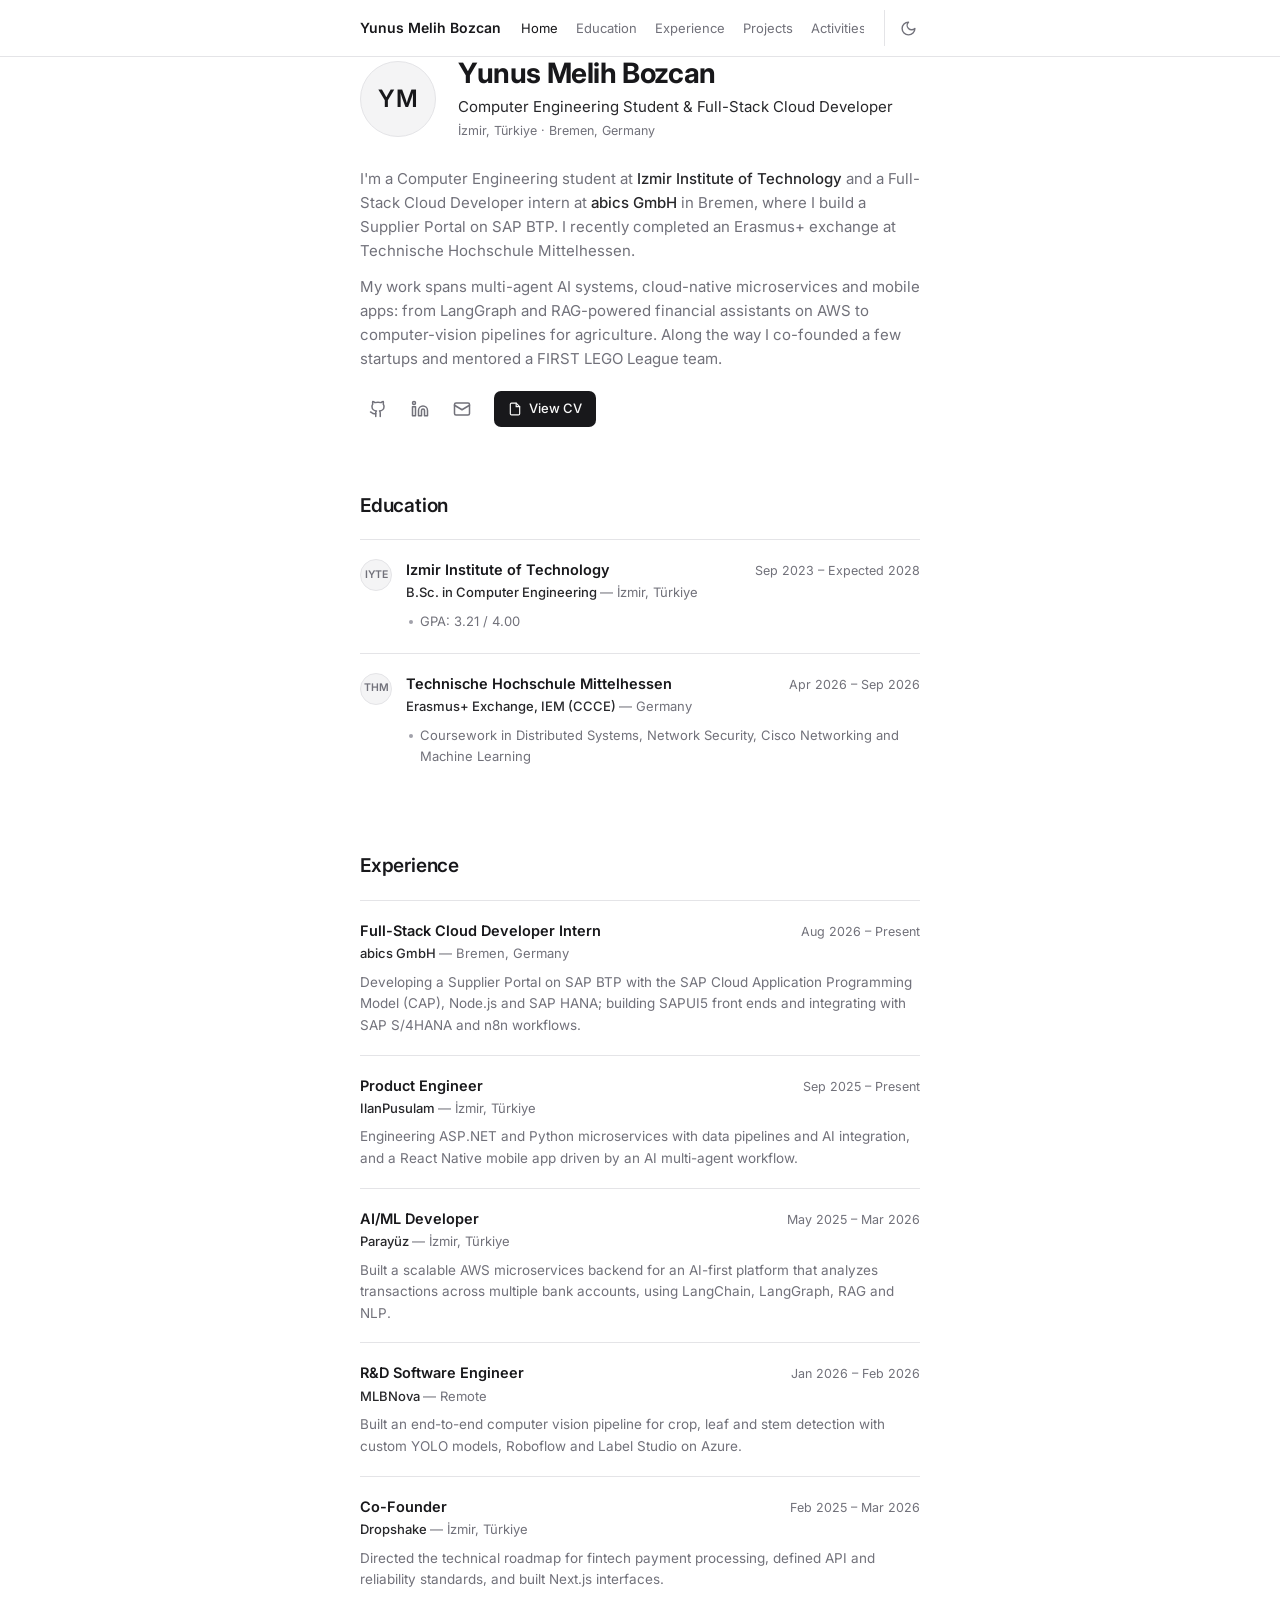
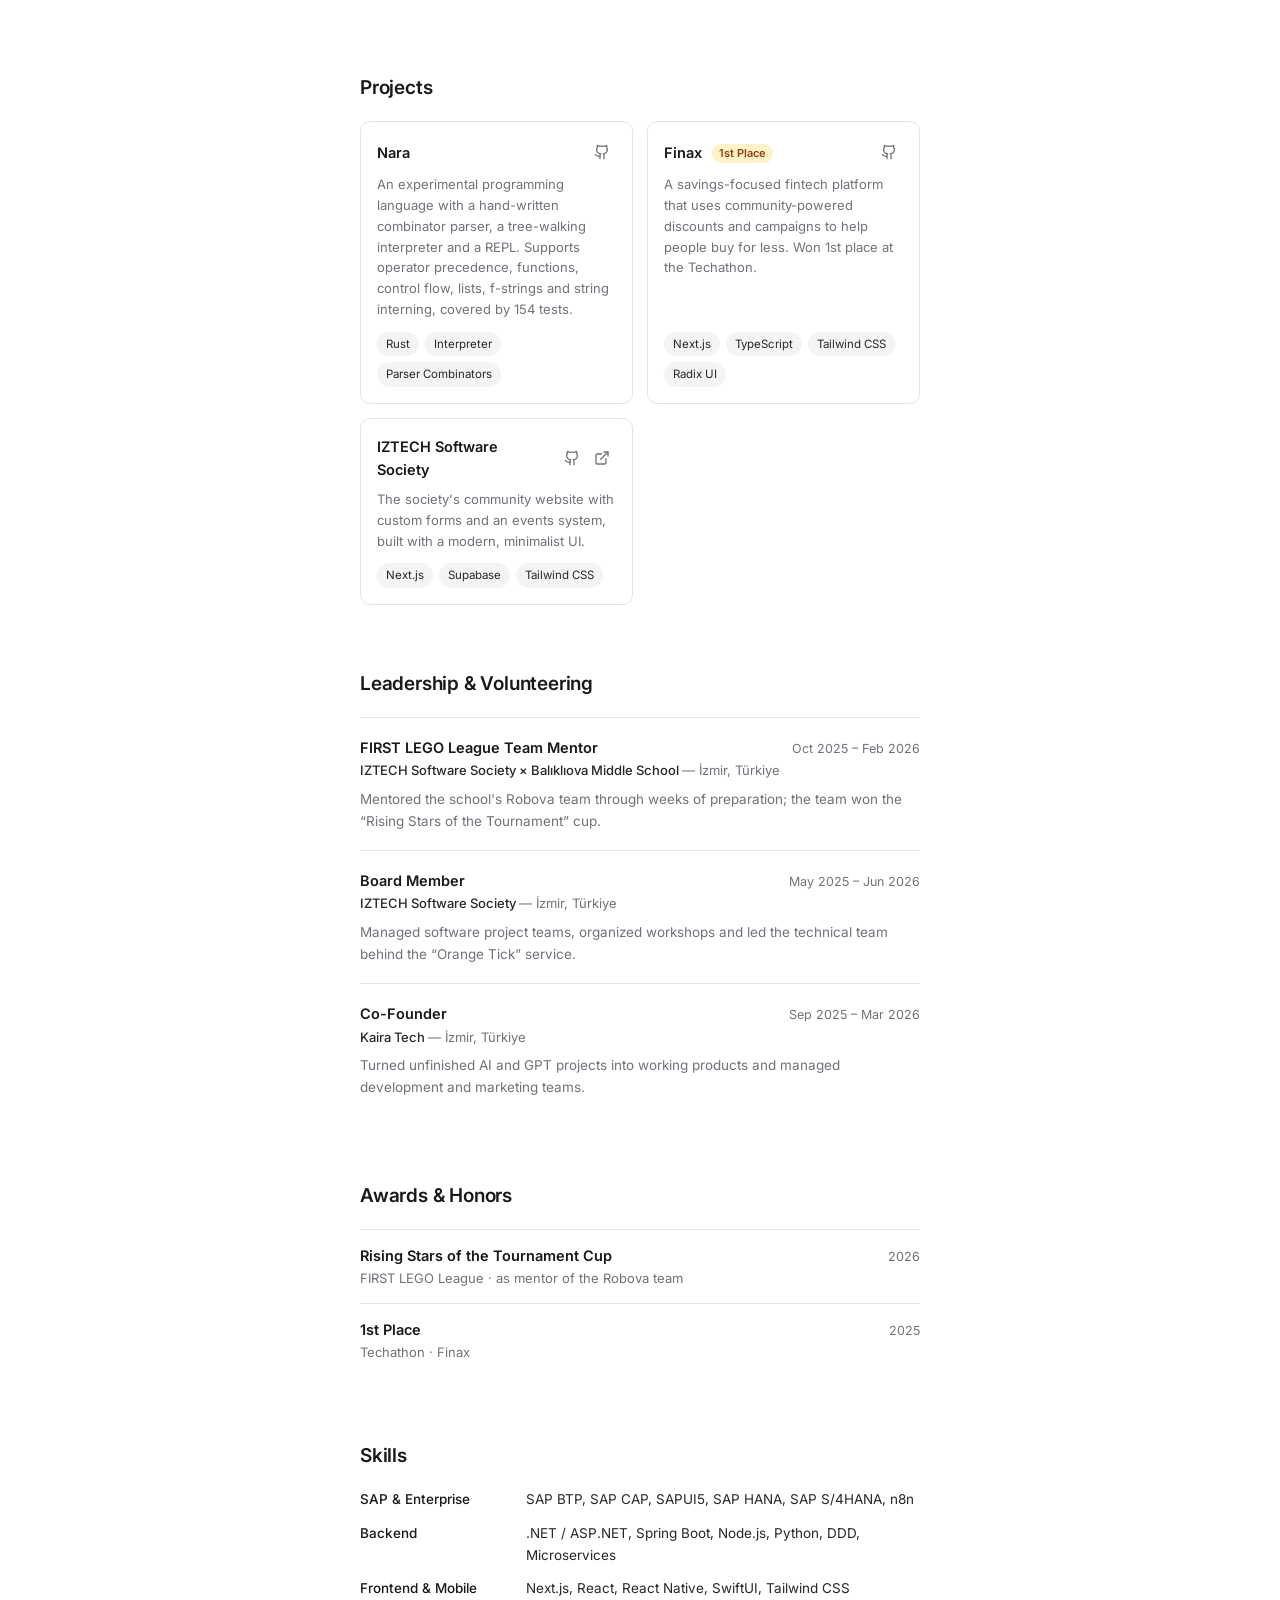
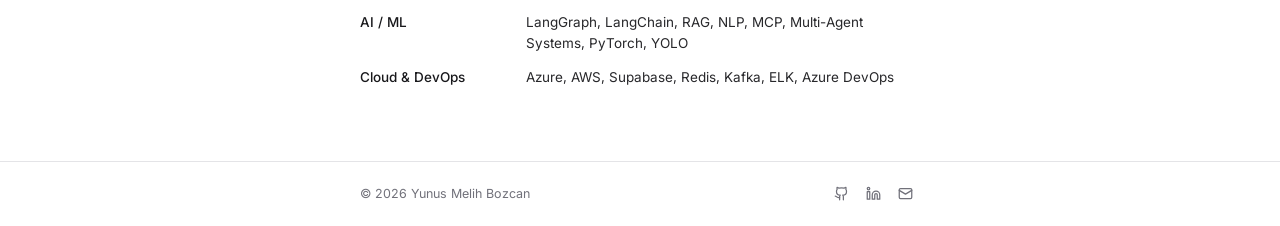
==== index.html @ aefb233c "feat: add personal website with CV page" ====
<!doctype html>
<html lang="en">
<head>
  <meta charset="utf-8">
  <meta name="viewport" content="width=device-width, initial-scale=1">
  <title>Yunus Melih Bozcan | Personal Website</title>
  <meta name="description" content="Yunus Melih Bozcan – Computer Engineering student and Full-Stack Cloud Developer building AI-first, cloud-native software.">
  <meta property="og:title" content="Yunus Melih Bozcan">
  <meta property="og:description" content="Computer Engineering student and Full-Stack Cloud Developer.">
  <meta property="og:type" content="website">
  <link rel="icon" href="favicon.svg" type="image/svg+xml">
  <link rel="preconnect" href="https://fonts.googleapis.com">
  <link rel="preconnect" href="https://fonts.gstatic.com" crossorigin>
  <link rel="stylesheet" href="https://fonts.googleapis.com/css2?family=Inter:wght@400;500;600;700&display=swap">
  <link rel="stylesheet" href="static/style.css">
  <script src="static/theme.js"></script>
</head>
<body>
  <header class="site-header">
    <div class="container">
      <a class="brand" href="./">Yunus Melih Bozcan</a>
      <nav class="nav" aria-label="Main">
        <a href="./" aria-current="page">Home</a>
        <a href="#education">Education</a>
        <a href="#experience">Experience</a>
        <a href="#projects">Projects</a>
        <a href="#activities">Activities</a>
        <a href="#awards">Awards</a>
        <a href="cv/">CV</a>
      </nav>
      <button class="theme-toggle" type="button" aria-label="Toggle dark mode">
        <svg class="moon" width="17" height="17" viewBox="0 0 24 24" fill="none" stroke="currentColor" stroke-width="2" stroke-linecap="round" stroke-linejoin="round" aria-hidden="true"><path d="M12 3a6 6 0 0 0 9 9 9 9 0 1 1-9-9Z"/></svg>
        <svg class="sun" width="17" height="17" viewBox="0 0 24 24" fill="none" stroke="currentColor" stroke-width="2" stroke-linecap="round" stroke-linejoin="round" aria-hidden="true"><circle cx="12" cy="12" r="4"/><path d="M12 2v2M12 20v2M4.93 4.93l1.41 1.41M17.66 17.66l1.41 1.41M2 12h2M20 12h2M6.34 17.66l-1.41 1.41M19.07 4.93l-1.41 1.41"/></svg>
      </button>
    </div>
  </header>

  <main class="container">
    <div class="hero">
      <div class="avatar" aria-hidden="true">YM</div>
      <div>
        <h1>Yunus Melih Bozcan</h1>
        <p class="tagline">Computer Engineering Student &amp; Full-Stack Cloud Developer</p>
        <p class="location">İzmir, Türkiye · Bremen, Germany</p>
      </div>
    </div>

    <div class="about">
      <p>I'm a Computer Engineering student at <strong>Izmir Institute of Technology</strong> and a Full-Stack Cloud Developer intern at <strong>abics GmbH</strong> in Bremen, where I build a Supplier Portal on SAP BTP. I recently completed an Erasmus+ exchange at Technische Hochschule Mittelhessen.</p>
      <p>My work spans multi-agent AI systems, cloud-native microservices and mobile apps: from LangGraph and RAG-powered financial assistants on AWS to computer-vision pipelines for agriculture. Along the way I co-founded a few startups and mentored a FIRST LEGO League team.</p>
    </div>

    <div class="links">
      <a class="icon-link" href="https://github.com/neonid0" aria-label="GitHub">
        <svg width="18" height="18" viewBox="0 0 24 24" fill="none" stroke="currentColor" stroke-width="2" stroke-linecap="round" stroke-linejoin="round" aria-hidden="true"><path d="M15 22v-4a4.8 4.8 0 0 0-1-3.5c3 0 6-2 6-5.5.08-1.25-.27-2.48-1-3.5.28-1.15.28-2.35 0-3.5 0 0-1 0-3 1.5-2.64-.5-5.36-.5-8 0C6 2 5 2 5 2c-.3 1.15-.3 2.35 0 3.5A5.4 5.4 0 0 0 4 9c0 3.5 3 5.5 6 5.5-.39.49-.68 1.05-.85 1.65-.17.6-.22 1.23-.15 1.85v4"/><path d="M9 18c-4.51 2-5-2-7-2"/></svg>
      </a>
      <a class="icon-link" href="https://www.linkedin.com/in/yunus-melih-bozcan/" aria-label="LinkedIn">
        <svg width="18" height="18" viewBox="0 0 24 24" fill="none" stroke="currentColor" stroke-width="2" stroke-linecap="round" stroke-linejoin="round" aria-hidden="true"><path d="M16 8a6 6 0 0 1 6 6v7h-4v-7a2 2 0 0 0-4 0v7h-4v-7a6 6 0 0 1 6-6z"/><rect x="2" y="9" width="4" height="12"/><circle cx="4" cy="4" r="2"/></svg>
      </a>
      <a class="icon-link" href="mailto:melihbozcan0@gmail.com" aria-label="Email">
        <svg width="18" height="18" viewBox="0 0 24 24" fill="none" stroke="currentColor" stroke-width="2" stroke-linecap="round" stroke-linejoin="round" aria-hidden="true"><rect x="2" y="4" width="20" height="16" rx="2"/><path d="m22 7-10 6L2 7"/></svg>
      </a>
      <a class="btn" href="cv/">
        <svg width="14" height="14" viewBox="0 0 24 24" fill="none" stroke="currentColor" stroke-width="2" stroke-linecap="round" stroke-linejoin="round" aria-hidden="true"><path d="M14 2H6a2 2 0 0 0-2 2v16a2 2 0 0 0 2 2h12a2 2 0 0 0 2-2V8z"/><path d="M14 2v6h6"/></svg>
        View CV
      </a>
    </div>

    <section class="block" id="education">
      <div class="block-head"><h2>Education</h2></div>

      <div class="entry">
        <div class="logo" aria-hidden="true">IYTE</div>
        <div class="entry-body">
          <div class="entry-top"><h3 class="entry-title">Izmir Institute of Technology</h3><span class="entry-date">Sep 2023 – Expected 2028</span></div>
          <p class="entry-sub">B.Sc. in Computer Engineering <span class="place">— İzmir, Türkiye</span></p>
          <ul>
            <li>GPA: 3.21 / 4.00</li>
          </ul>
        </div>
      </div>

      <div class="entry">
        <div class="logo" aria-hidden="true">THM</div>
        <div class="entry-body">
          <div class="entry-top"><h3 class="entry-title">Technische Hochschule Mittelhessen</h3><span class="entry-date">Apr 2026 – Sep 2026</span></div>
          <p class="entry-sub">Erasmus+ Exchange, IEM (CCCE) <span class="place">— Germany</span></p>
          <ul>
            <li>Coursework in Distributed Systems, Network Security, Cisco Networking and Machine Learning</li>
          </ul>
        </div>
      </div>
    </section>

    <section class="block" id="experience">
      <div class="block-head"><h2>Experience</h2></div>

      <div class="entry"><div class="entry-body">
        <div class="entry-top"><h3 class="entry-title">Full-Stack Cloud Developer Intern</h3><span class="entry-date">Aug 2026 – Present</span></div>
        <p class="entry-sub">abics GmbH <span class="place">— Bremen, Germany</span></p>
        <p class="entry-text">Developing a Supplier Portal on SAP BTP with the SAP Cloud Application Programming Model (CAP), Node.js and SAP HANA; building SAPUI5 front ends and integrating with SAP S/4HANA and n8n workflows.</p>
      </div></div>

      <div class="entry"><div class="entry-body">
        <div class="entry-top"><h3 class="entry-title">Product Engineer</h3><span class="entry-date">Sep 2025 – Present</span></div>
        <p class="entry-sub">IlanPusulam <span class="place">— İzmir, Türkiye</span></p>
        <p class="entry-text">Engineering ASP.NET and Python microservices with data pipelines and AI integration, and a React Native mobile app driven by an AI multi-agent workflow.</p>
      </div></div>

      <div class="entry"><div class="entry-body">
        <div class="entry-top"><h3 class="entry-title">AI/ML Developer</h3><span class="entry-date">May 2025 – Mar 2026</span></div>
        <p class="entry-sub">Parayüz <span class="place">— İzmir, Türkiye</span></p>
        <p class="entry-text">Built a scalable AWS microservices backend for an AI-first platform that analyzes transactions across multiple bank accounts, using LangChain, LangGraph, RAG and NLP.</p>
      </div></div>

      <div class="entry"><div class="entry-body">
        <div class="entry-top"><h3 class="entry-title">R&amp;D Software Engineer</h3><span class="entry-date">Jan 2026 – Feb 2026</span></div>
        <p class="entry-sub">MLBNova <span class="place">— Remote</span></p>
        <p class="entry-text">Built an end-to-end computer vision pipeline for crop, leaf and stem detection with custom YOLO models, Roboflow and Label Studio on Azure.</p>
      </div></div>

      <div class="entry"><div class="entry-body">
        <div class="entry-top"><h3 class="entry-title">Co-Founder</h3><span class="entry-date">Feb 2025 – Mar 2026</span></div>
        <p class="entry-sub">Dropshake <span class="place">— İzmir, Türkiye</span></p>
        <p class="entry-text">Directed the technical roadmap for fintech payment processing, defined API and reliability standards, and built Next.js interfaces.</p>
      </div></div>
    </section>

    <section class="block" id="projects">
      <div class="block-head"><h2>Projects</h2></div>
      <div class="cards">
        <article class="card">
          <div class="card-top">
            <h3>Nara</h3>
            <div class="card-icons">
              <a href="https://github.com/neonid0/nara" aria-label="Nara on GitHub">
                <svg width="16" height="16" viewBox="0 0 24 24" fill="none" stroke="currentColor" stroke-width="2" stroke-linecap="round" stroke-linejoin="round" aria-hidden="true"><path d="M15 22v-4a4.8 4.8 0 0 0-1-3.5c3 0 6-2 6-5.5.08-1.25-.27-2.48-1-3.5.28-1.15.28-2.35 0-3.5 0 0-1 0-3 1.5-2.64-.5-5.36-.5-8 0C6 2 5 2 5 2c-.3 1.15-.3 2.35 0 3.5A5.4 5.4 0 0 0 4 9c0 3.5 3 5.5 6 5.5-.39.49-.68 1.05-.85 1.65-.17.6-.22 1.23-.15 1.85v4"/><path d="M9 18c-4.51 2-5-2-7-2"/></svg>
              </a>
            </div>
          </div>
          <p>An experimental programming language with a hand-written combinator parser, a tree-walking interpreter and a REPL. Supports operator precedence, functions, control flow, lists, f-strings and string interning, covered by 154 tests.</p>
          <div class="tags"><span class="tag">Rust</span><span class="tag">Interpreter</span><span class="tag">Parser Combinators</span></div>
        </article>

        <article class="card">
          <div class="card-top">
            <h3>Finax <span class="badge">1st Place</span></h3>
            <div class="card-icons">
              <a href="https://github.com/Finax0/finax" aria-label="Finax on GitHub">
                <svg width="16" height="16" viewBox="0 0 24 24" fill="none" stroke="currentColor" stroke-width="2" stroke-linecap="round" stroke-linejoin="round" aria-hidden="true"><path d="M15 22v-4a4.8 4.8 0 0 0-1-3.5c3 0 6-2 6-5.5.08-1.25-.27-2.48-1-3.5.28-1.15.28-2.35 0-3.5 0 0-1 0-3 1.5-2.64-.5-5.36-.5-8 0C6 2 5 2 5 2c-.3 1.15-.3 2.35 0 3.5A5.4 5.4 0 0 0 4 9c0 3.5 3 5.5 6 5.5-.39.49-.68 1.05-.85 1.65-.17.6-.22 1.23-.15 1.85v4"/><path d="M9 18c-4.51 2-5-2-7-2"/></svg>
              </a>
            </div>
          </div>
          <p>A savings-focused fintech platform that uses community-powered discounts and campaigns to help people buy for less. Won 1st place at the Techathon.</p>
          <div class="tags"><span class="tag">Next.js</span><span class="tag">TypeScript</span><span class="tag">Tailwind CSS</span><span class="tag">Radix UI</span></div>
        </article>

        <article class="card">
          <div class="card-top">
            <h3>IZTECH Software Society</h3>
            <div class="card-icons">
              <a href="https://github.com/IYTE-Yazilim-Toplulugu/yazilim-web-site" aria-label="Website source on GitHub">
                <svg width="16" height="16" viewBox="0 0 24 24" fill="none" stroke="currentColor" stroke-width="2" stroke-linecap="round" stroke-linejoin="round" aria-hidden="true"><path d="M15 22v-4a4.8 4.8 0 0 0-1-3.5c3 0 6-2 6-5.5.08-1.25-.27-2.48-1-3.5.28-1.15.28-2.35 0-3.5 0 0-1 0-3 1.5-2.64-.5-5.36-.5-8 0C6 2 5 2 5 2c-.3 1.15-.3 2.35 0 3.5A5.4 5.4 0 0 0 4 9c0 3.5 3 5.5 6 5.5-.39.49-.68 1.05-.85 1.65-.17.6-.22 1.23-.15 1.85v4"/><path d="M9 18c-4.51 2-5-2-7-2"/></svg>
              </a>
              <a href="https://www.yazilimiyte.com" aria-label="Visit yazilimiyte.com">
                <svg width="16" height="16" viewBox="0 0 24 24" fill="none" stroke="currentColor" stroke-width="2" stroke-linecap="round" stroke-linejoin="round" aria-hidden="true"><path d="M15 3h6v6"/><path d="M10 14 21 3"/><path d="M18 13v6a2 2 0 0 1-2 2H5a2 2 0 0 1-2-2V8a2 2 0 0 1 2-2h6"/></svg>
              </a>
            </div>
          </div>
          <p>The society's community website with custom forms and an events system, built with a modern, minimalist UI.</p>
          <div class="tags"><span class="tag">Next.js</span><span class="tag">Supabase</span><span class="tag">Tailwind CSS</span></div>
        </article>
      </div>
    </section>

    <section class="block" id="activities">
      <div class="block-head"><h2>Leadership &amp; Volunteering</h2></div>

      <div class="entry"><div class="entry-body">
        <div class="entry-top"><h3 class="entry-title">FIRST LEGO League Team Mentor</h3><span class="entry-date">Oct 2025 – Feb 2026</span></div>
        <p class="entry-sub">IZTECH Software Society × Balıklıova Middle School <span class="place">— İzmir, Türkiye</span></p>
        <p class="entry-text">Mentored the school's Robova team through weeks of preparation; the team won the “Rising Stars of the Tournament” cup.</p>
      </div></div>

      <div class="entry"><div class="entry-body">
        <div class="entry-top"><h3 class="entry-title">Board Member</h3><span class="entry-date">May 2025 – Jun 2026</span></div>
        <p class="entry-sub">IZTECH Software Society <span class="place">— İzmir, Türkiye</span></p>
        <p class="entry-text">Managed software project teams, organized workshops and led the technical team behind the “Orange Tick” service.</p>
      </div></div>

      <div class="entry"><div class="entry-body">
        <div class="entry-top"><h3 class="entry-title">Co-Founder</h3><span class="entry-date">Sep 2025 – Mar 2026</span></div>
        <p class="entry-sub">Kaira Tech <span class="place">— İzmir, Türkiye</span></p>
        <p class="entry-text">Turned unfinished AI and GPT projects into working products and managed development and marketing teams.</p>
      </div></div>
    </section>

    <section class="block" id="awards">
      <div class="block-head"><h2>Awards &amp; Honors</h2></div>
      <div class="award">
        <div><p class="award-title">Rising Stars of the Tournament Cup</p><p class="award-sub">FIRST LEGO League · as mentor of the Robova team</p></div>
        <span class="entry-date">2026</span>
      </div>
      <div class="award">
        <div><p class="award-title">1st Place</p><p class="award-sub">Techathon · Finax</p></div>
        <span class="entry-date">2025</span>
      </div>
    </section>

    <section class="block" id="skills">
      <div class="block-head"><h2>Skills</h2></div>
      <dl class="skills">
        <dt>SAP &amp; Enterprise</dt><dd>SAP BTP, SAP CAP, SAPUI5, SAP HANA, SAP S/4HANA, n8n</dd>
        <dt>Backend</dt><dd>.NET / ASP.NET, Spring Boot, Node.js, Python, DDD, Microservices</dd>
        <dt>Frontend &amp; Mobile</dt><dd>Next.js, React, React Native, SwiftUI, Tailwind CSS</dd>
        <dt>AI / ML</dt><dd>LangGraph, LangChain, RAG, NLP, MCP, Multi-Agent Systems, PyTorch, YOLO</dd>
        <dt>Cloud &amp; DevOps</dt><dd>Azure, AWS, Supabase, Redis, Kafka, ELK, Azure DevOps</dd>
      </dl>
    </section>
  </main>

  <footer class="site-footer">
    <div class="container">
      <span>© 2026 Yunus Melih Bozcan</span>
      <div class="icons">
        <a class="icon-link" href="https://github.com/neonid0" aria-label="GitHub"><svg width="15" height="15" viewBox="0 0 24 24" fill="none" stroke="currentColor" stroke-width="2" stroke-linecap="round" stroke-linejoin="round" aria-hidden="true"><path d="M15 22v-4a4.8 4.8 0 0 0-1-3.5c3 0 6-2 6-5.5.08-1.25-.27-2.48-1-3.5.28-1.15.28-2.35 0-3.5 0 0-1 0-3 1.5-2.64-.5-5.36-.5-8 0C6 2 5 2 5 2c-.3 1.15-.3 2.35 0 3.5A5.4 5.4 0 0 0 4 9c0 3.5 3 5.5 6 5.5-.39.49-.68 1.05-.85 1.65-.17.6-.22 1.23-.15 1.85v4"/><path d="M9 18c-4.51 2-5-2-7-2"/></svg></a>
        <a class="icon-link" href="https://www.linkedin.com/in/yunus-melih-bozcan/" aria-label="LinkedIn"><svg width="15" height="15" viewBox="0 0 24 24" fill="none" stroke="currentColor" stroke-width="2" stroke-linecap="round" stroke-linejoin="round" aria-hidden="true"><path d="M16 8a6 6 0 0 1 6 6v7h-4v-7a2 2 0 0 0-4 0v7h-4v-7a6 6 0 0 1 6-6z"/><rect x="2" y="9" width="4" height="12"/><circle cx="4" cy="4" r="2"/></svg></a>
        <a class="icon-link" href="mailto:melihbozcan0@gmail.com" aria-label="Email"><svg width="15" height="15" viewBox="0 0 24 24" fill="none" stroke="currentColor" stroke-width="2" stroke-linecap="round" stroke-linejoin="round" aria-hidden="true"><rect x="2" y="4" width="20" height="16" rx="2"/><path d="m22 7-10 6L2 7"/></svg></a>
      </div>
    </div>
  </footer>
</body>
</html>
---- static/style.css ----
:root {
  --bg: #ffffff;
  --fg: #27272a;
  --strong: #18181b;
  --muted: #71717a;
  --subtle: #a1a1aa;
  --border: #e4e4e7;
  --chip: #f4f4f5;
  --link: #2563eb;
  --btn-bg: #18181b;
  --btn-fg: #fafafa;
  color-scheme: light;
}
@media (prefers-color-scheme: dark) {
  :root:not([data-theme="light"]) {
    --bg: #09090b;
    --fg: #d4d4d8;
    --strong: #fafafa;
    --muted: #a1a1aa;
    --subtle: #71717a;
    --border: #27272a;
    --chip: #18181b;
    --link: #60a5fa;
    --btn-bg: #fafafa;
    --btn-fg: #18181b;
    color-scheme: dark;
  }
}
:root[data-theme="dark"] {
  --bg: #09090b;
  --fg: #d4d4d8;
  --strong: #fafafa;
  --muted: #a1a1aa;
  --subtle: #71717a;
  --border: #27272a;
  --chip: #18181b;
  --link: #60a5fa;
  --btn-bg: #fafafa;
  --btn-fg: #18181b;
  color-scheme: dark;
}

* { box-sizing: border-box; }
html { scroll-behavior: smooth; scroll-padding-top: 72px; }
body {
  margin: 0;
  background: var(--bg);
  color: var(--fg);
  font-family: Inter, ui-sans-serif, system-ui, -apple-system, "Segoe UI", sans-serif;
  font-size: 15px;
  line-height: 1.6;
  -webkit-font-smoothing: antialiased;
}
a { color: var(--link); text-underline-offset: 3px; }
a:hover { text-decoration: underline; }
.container { max-width: 592px; margin: 0 auto; padding: 0 16px; }

.site-header {
  position: sticky; top: 0; z-index: 10;
  background: color-mix(in srgb, var(--bg) 85%, transparent);
  backdrop-filter: blur(8px);
  border-bottom: 1px solid var(--border);
}
.site-header .container { display: flex; align-items: center; gap: 20px; height: 56px; }
.brand { font-weight: 600; font-size: 14px; color: var(--strong); text-decoration: none; white-space: nowrap; }
.brand:hover { text-decoration: none; }
.nav { display: flex; gap: 18px; overflow-x: auto; scrollbar-width: none; flex: 1; }
.nav::-webkit-scrollbar { display: none; }
.nav a { font-size: 13px; color: var(--muted); text-decoration: none; white-space: nowrap; padding: 4px 0; }
.nav a:hover, .nav a[aria-current="page"] { color: var(--strong); }
.theme-toggle {
  flex: none; display: grid; place-items: center; width: 36px; height: 36px;
  border: 0; border-left: 1px solid var(--border); background: none; color: var(--muted);
  cursor: pointer; padding: 0 0 0 12px;
}
.theme-toggle:hover { color: var(--strong); }
.theme-toggle .sun { display: none; }
:root[data-theme="dark"] .theme-toggle .sun { display: block; }
:root[data-theme="dark"] .theme-toggle .moon { display: none; }
@media (prefers-color-scheme: dark) {
  :root:not([data-theme="light"]) .theme-toggle .sun { display: block; }
  :root:not([data-theme="light"]) .theme-toggle .moon { display: none; }
}

main { padding: 56px 0 24px; }

.hero { display: flex; align-items: center; gap: 22px; }
.avatar {
  flex: none; width: 76px; height: 76px; border-radius: 50%;
  display: grid; place-items: center;
  background: var(--chip); border: 1px solid var(--border);
  color: var(--strong); font-weight: 600; font-size: 24px; letter-spacing: 0.5px;
  object-fit: cover;
}
.hero h1 { margin: 0; font-size: 28px; line-height: 1.2; font-weight: 700; color: var(--strong); letter-spacing: -0.4px; }
.hero .tagline { margin: 4px 0 0; color: var(--fg); font-size: 15px; }
.hero .location { margin: 2px 0 0; color: var(--muted); font-size: 12.5px; }

.about { margin-top: 26px; }
.about p { margin: 0 0 12px; color: var(--muted); }
.about p strong { color: var(--fg); font-weight: 500; }

.links { display: flex; align-items: center; gap: 6px; margin-top: 20px; flex-wrap: wrap; }
.icon-link {
  display: grid; place-items: center; width: 36px; height: 36px; border-radius: 8px;
  color: var(--muted);
}
.icon-link:hover { color: var(--strong); background: var(--chip); text-decoration: none; }
.btn {
  display: inline-flex; align-items: center; gap: 7px; margin-left: 8px;
  height: 36px; padding: 0 14px; border-radius: 7px;
  background: var(--btn-bg); color: var(--btn-fg); font-size: 13px; font-weight: 500; text-decoration: none;
}
.btn:hover { text-decoration: none; opacity: 0.88; }
.btn.secondary { background: none; color: var(--link); padding: 0 4px; margin-left: 4px; }

section.block { margin-top: 64px; }
.block-head { display: flex; justify-content: space-between; align-items: baseline; margin-bottom: 18px; }
.block h2 { margin: 0; font-size: 19px; font-weight: 600; color: var(--strong); letter-spacing: -0.2px; }

.entry { display: flex; gap: 14px; padding: 18px 0; border-top: 1px solid var(--border); }
.entry:first-of-type { border-top: 0; padding-top: 0; }
.entry-body { flex: 1; min-width: 0; }
.entry-top { display: flex; justify-content: space-between; align-items: baseline; gap: 12px; }
.entry-title { margin: 0; font-size: 14.5px; font-weight: 600; color: var(--strong); }
.entry-date { font-size: 12.5px; color: var(--muted); white-space: nowrap; }
.entry-sub { margin: 1px 0 0; font-size: 13px; color: var(--fg); font-weight: 500; }
.entry-sub .place { color: var(--muted); font-weight: 400; }
.entry-text { margin: 8px 0 0; font-size: 13.5px; color: var(--muted); }
.entry ul { margin: 8px 0 0; padding: 0; list-style: none; }
.entry li { position: relative; padding-left: 14px; margin: 3px 0; font-size: 13px; color: var(--muted); }
.entry li::before { content: ""; position: absolute; left: 3px; top: 0.72em; width: 4px; height: 4px; border-radius: 50%; background: var(--subtle); }
.logo {
  flex: none; width: 32px; height: 32px; border-radius: 50%;
  display: grid; place-items: center; margin-top: 1px;
  background: var(--chip); border: 1px solid var(--border);
  font-size: 10.5px; font-weight: 600; color: var(--muted);
}

.cards { display: grid; grid-template-columns: repeat(2, minmax(0, 1fr)); gap: 14px; }
.card {
  display: flex; flex-direction: column; gap: 8px;
  padding: 16px; border: 1px solid var(--border); border-radius: 10px;
}
.card-top { display: flex; justify-content: space-between; align-items: center; gap: 10px; }
.card h3 { margin: 0; font-size: 14.5px; font-weight: 600; color: var(--strong); }
.card-icons { display: flex; gap: 2px; }
.card-icons a { display: grid; place-items: center; width: 28px; height: 28px; border-radius: 6px; color: var(--muted); }
.card-icons a:hover { color: var(--strong); background: var(--chip); }
.card p { margin: 0; font-size: 13px; color: var(--muted); flex: 1; }
.badge { display: inline-block; margin-left: 6px; padding: 1px 7px; border-radius: 999px; font-size: 11px; font-weight: 600; background: #fef3c7; color: #92400e; vertical-align: 1px; }
:root[data-theme="dark"] .badge { background: #422006; color: #fcd34d; }
@media (prefers-color-scheme: dark) { :root:not([data-theme="light"]) .badge { background: #422006; color: #fcd34d; } }
.tags { display: flex; flex-wrap: wrap; gap: 6px; margin-top: 4px; }
.tag { font-size: 11.5px; padding: 3px 9px; border-radius: 999px; background: var(--chip); color: var(--fg); }

.skills { display: grid; grid-template-columns: 150px minmax(0, 1fr); gap: 12px 16px; font-size: 13.5px; }
.skills dt { color: var(--strong); font-weight: 500; }
.skills dd { margin: 0; }

.award { display: flex; justify-content: space-between; align-items: baseline; gap: 12px; padding: 14px 0; border-top: 1px solid var(--border); }
.award:first-of-type { border-top: 0; padding-top: 0; }
.award-title { margin: 0; font-size: 14.5px; font-weight: 600; color: var(--strong); }
.award-sub { margin: 1px 0 0; font-size: 13px; color: var(--muted); }

.cv-actions { display: flex; align-items: center; gap: 6px; margin: 18px 0 20px; }
.cv-actions .btn { margin-left: 0; }
.cv-frame { width: 100%; height: 820px; border: 1px solid var(--border); border-radius: 10px; background: var(--chip); }
.page-title { margin: 0; font-size: 28px; font-weight: 700; color: var(--strong); letter-spacing: -0.4px; }
.page-lead { margin: 6px 0 0; color: var(--muted); font-size: 14px; }

.site-footer { margin-top: 72px; border-top: 1px solid var(--border); }
.site-footer .container { display: flex; justify-content: space-between; align-items: center; height: 64px; font-size: 12.5px; color: var(--muted); }
.site-footer .icons { display: flex; gap: 2px; }
.site-footer .icon-link { width: 30px; height: 30px; }

@media (max-width: 560px) {
  main { padding-top: 36px; }
  .hero { align-items: flex-start; gap: 16px; }
  .avatar { width: 60px; height: 60px; font-size: 19px; }
  .hero h1 { font-size: 24px; }
  .cards { grid-template-columns: minmax(0, 1fr); }
  .entry-top, .award { flex-direction: column; gap: 0; }
  .skills { grid-template-columns: minmax(0, 1fr); gap: 2px; }
  .skills dd { margin-bottom: 10px; }
  .brand { display: none; }
  .cv-frame { height: 560px; }
}
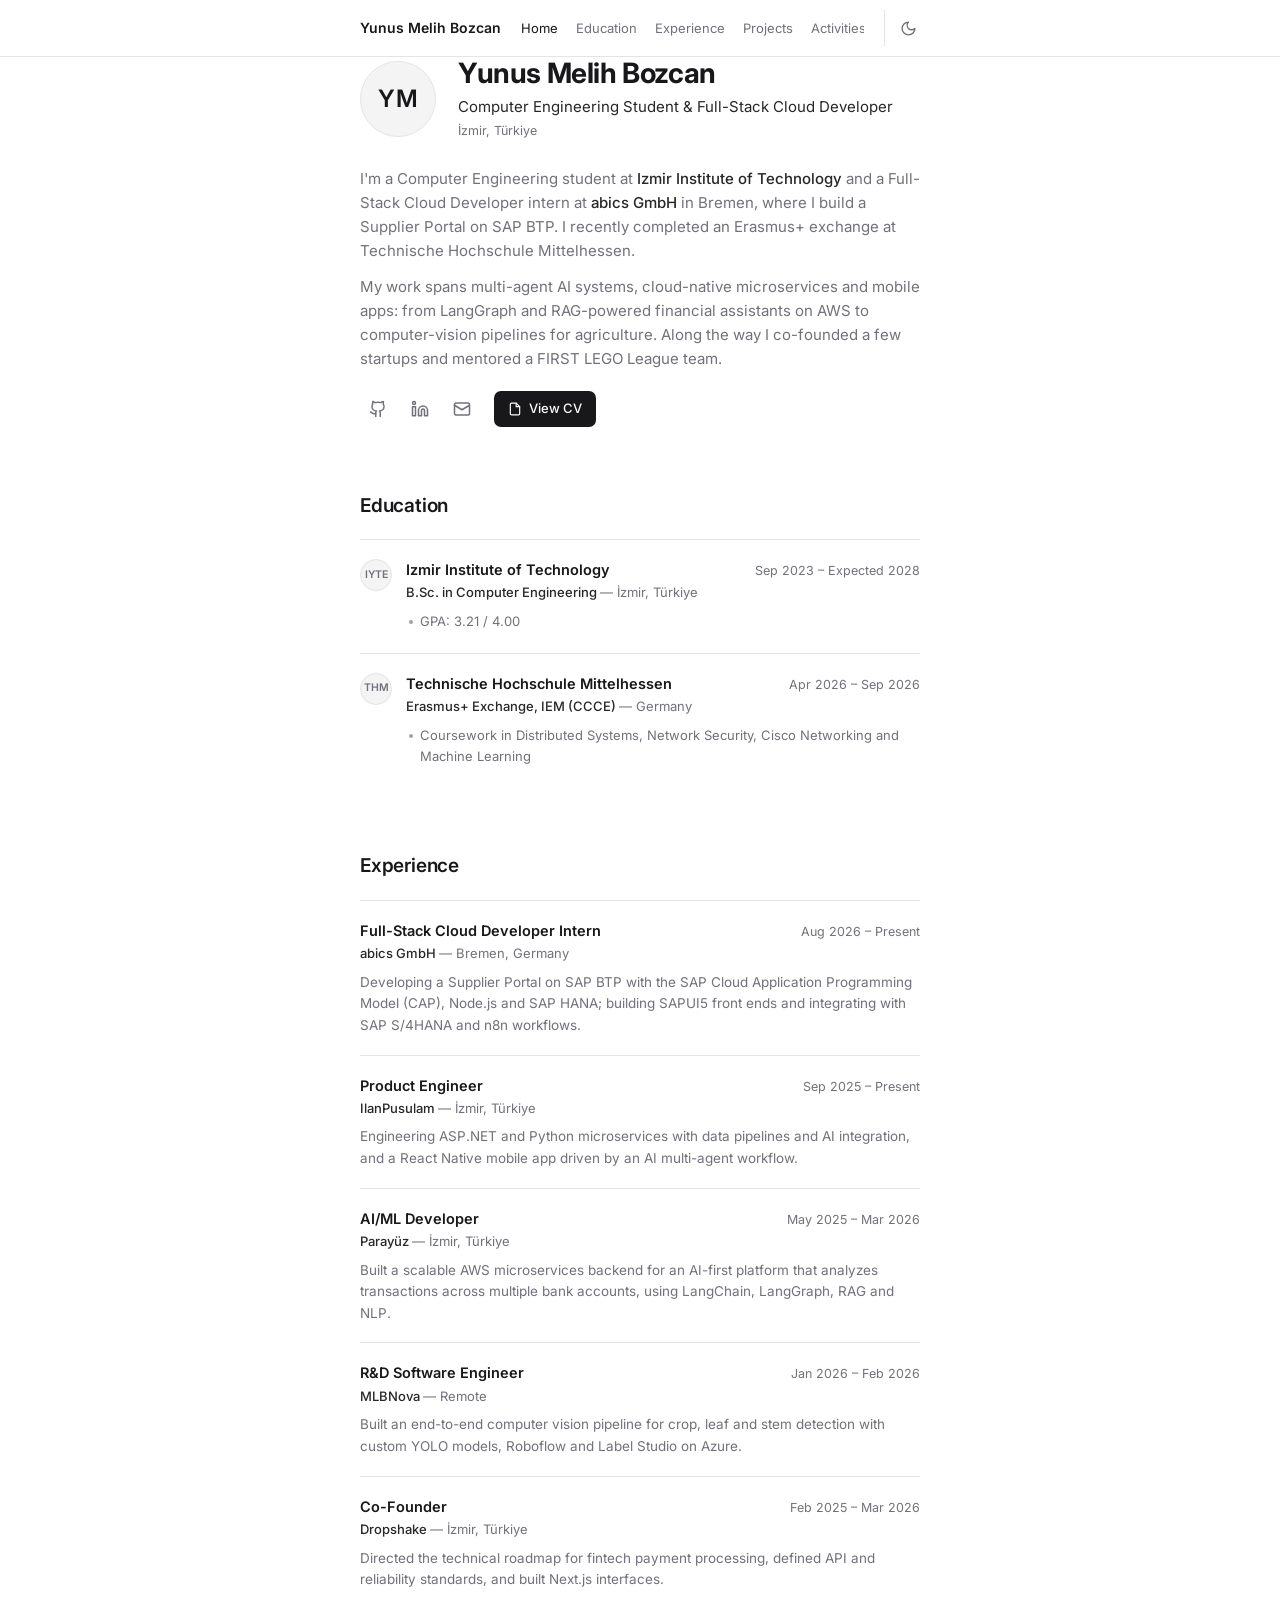
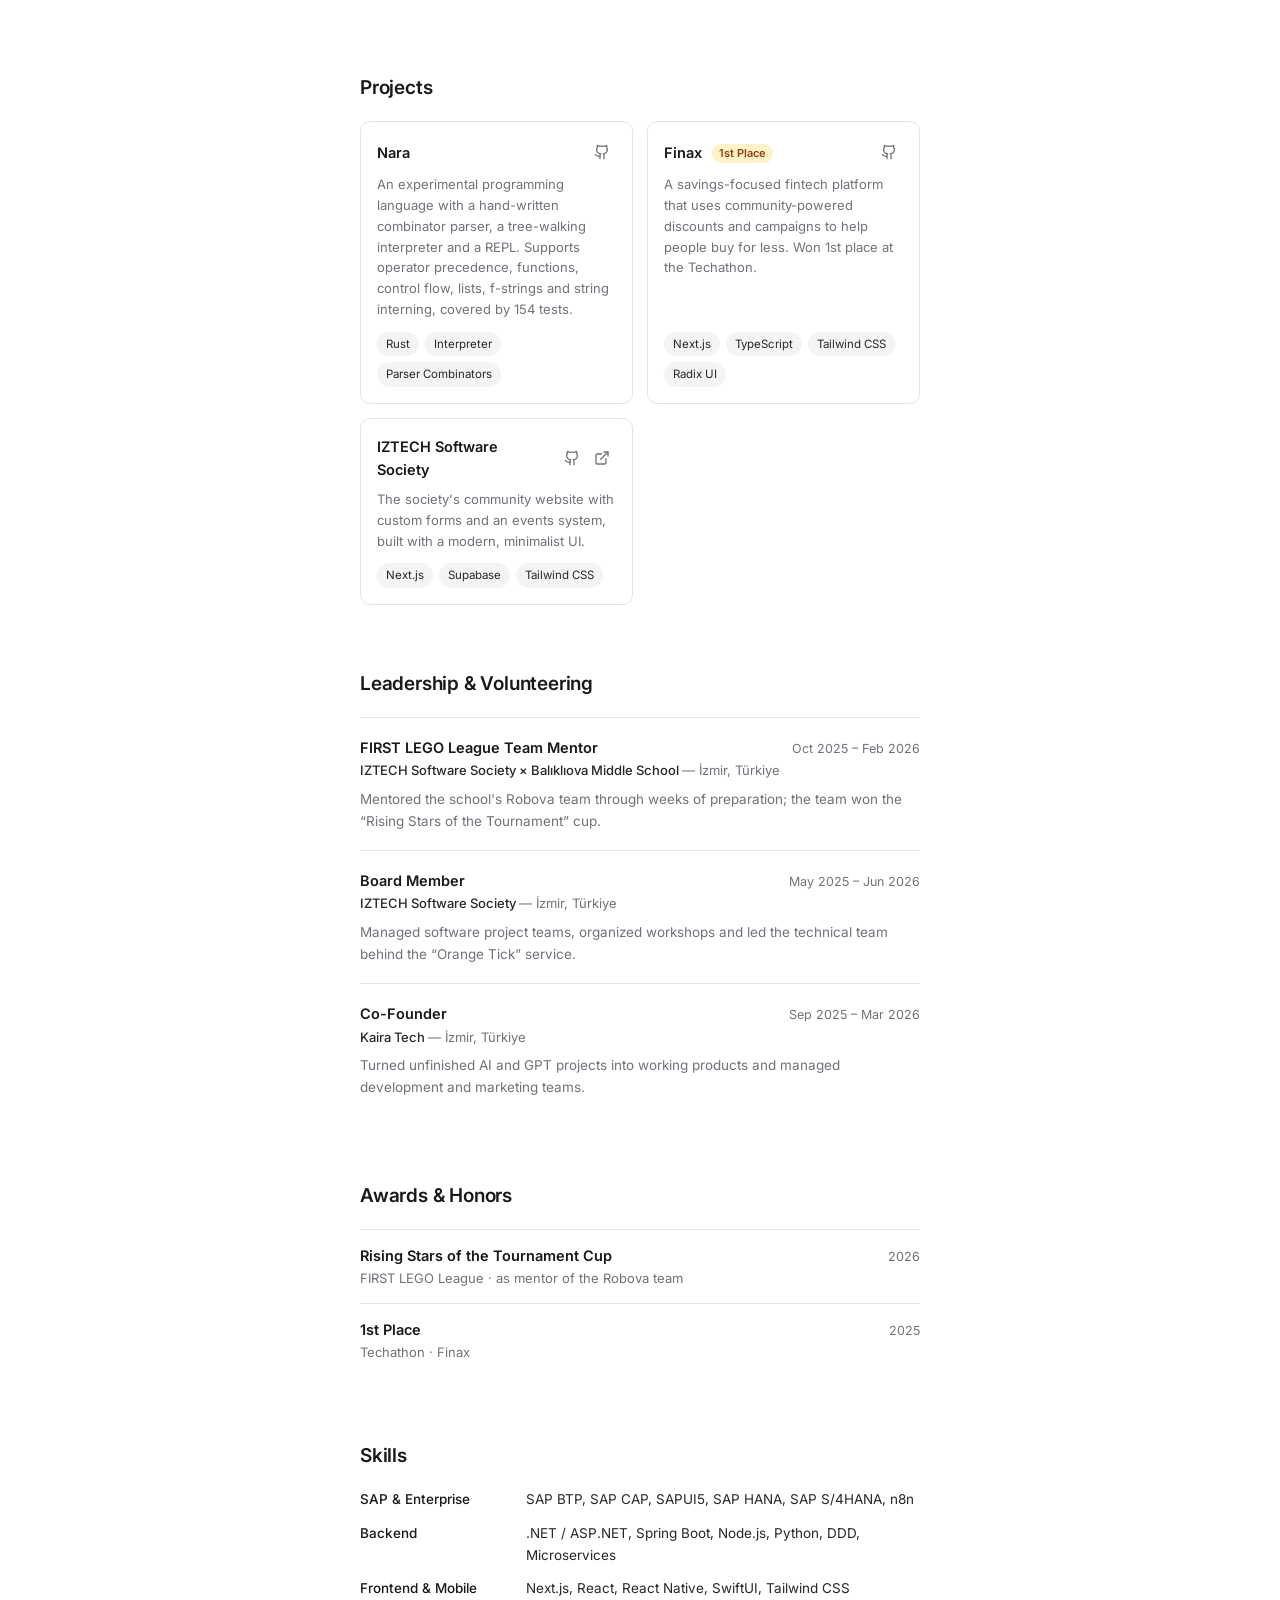
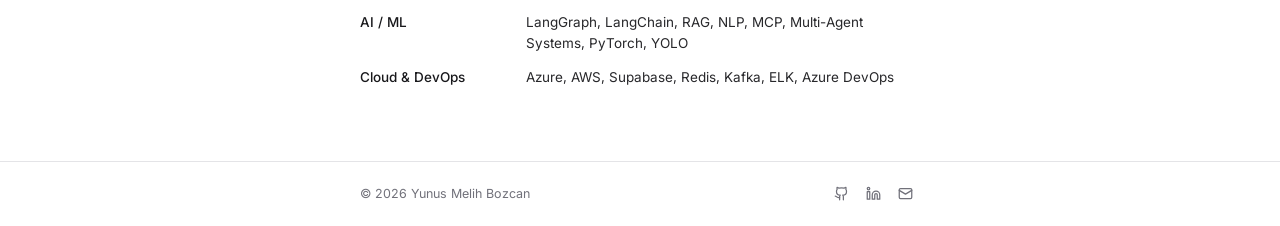
==== commit 18d0944e: "fix: show İzmir as the only location" ====
--- a/index.html
+++ b/index.html
@@ -41,7 +41,7 @@
       <div>
         <h1>Yunus Melih Bozcan</h1>
         <p class="tagline">Computer Engineering Student &amp; Full-Stack Cloud Developer</p>
-        <p class="location">İzmir, Türkiye · Bremen, Germany</p>
+        <p class="location">İzmir, Türkiye</p>
       </div>
     </div>
 
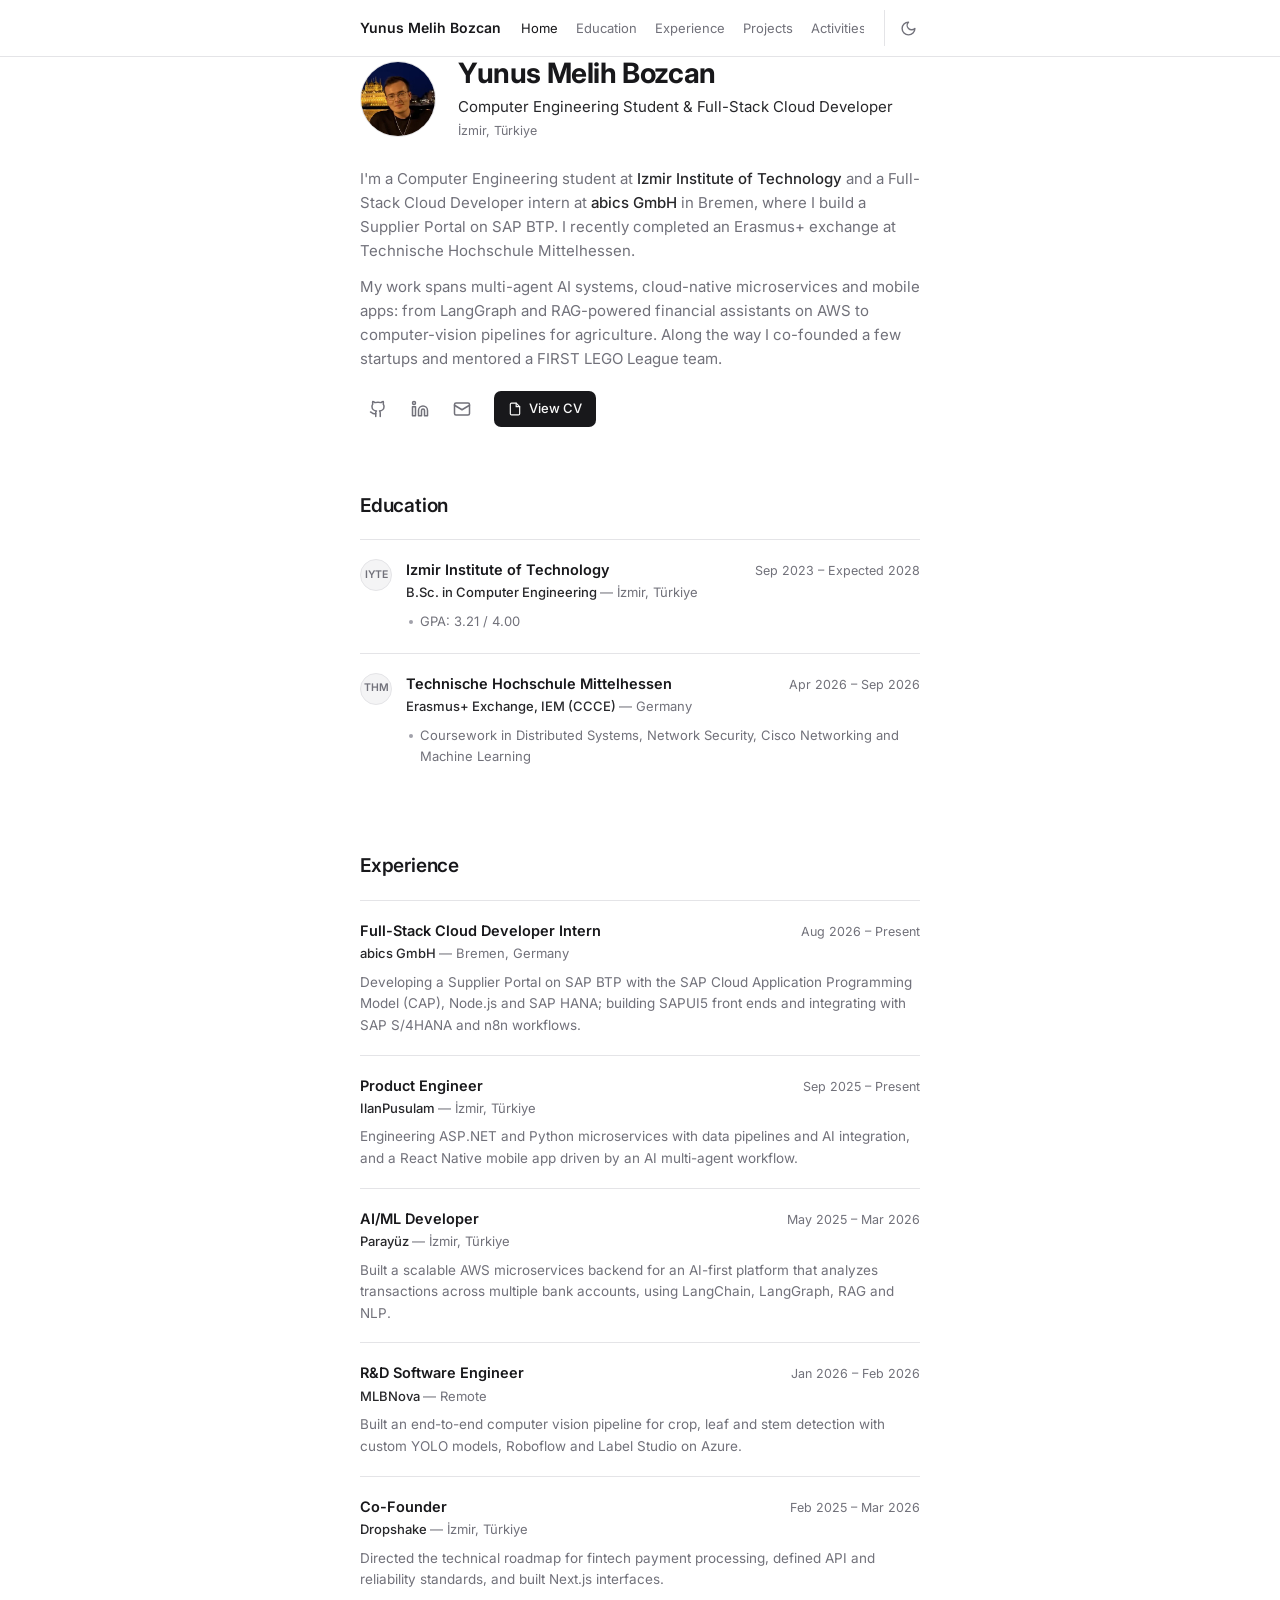
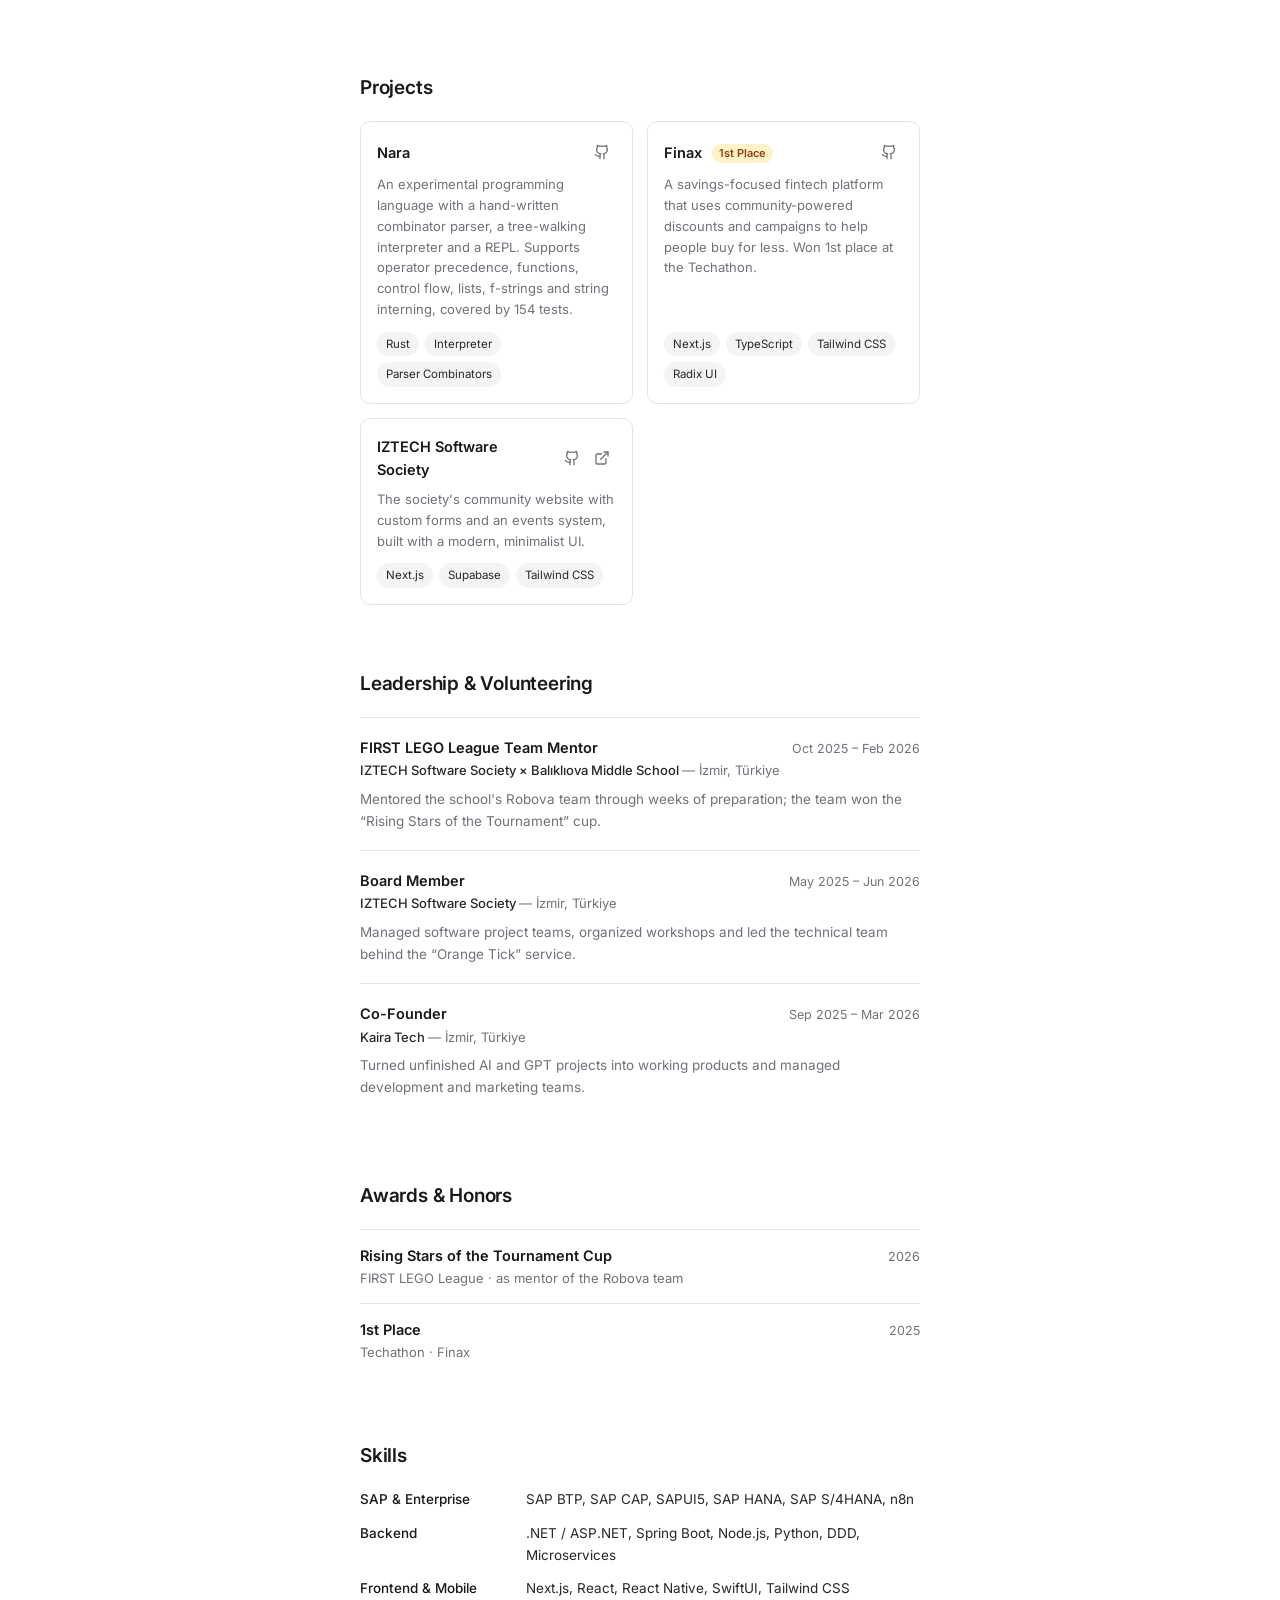
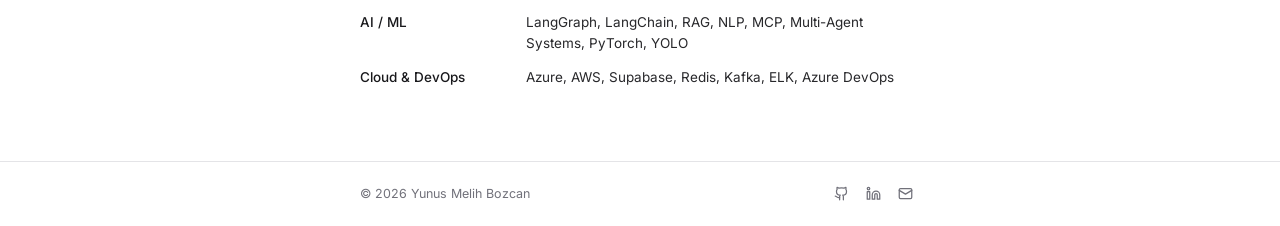
==== commit 56d36e08: "feat: add profile photo" ====
--- a/index.html
+++ b/index.html
@@ -8,6 +8,7 @@
   <meta property="og:title" content="Yunus Melih Bozcan">
   <meta property="og:description" content="Computer Engineering student and Full-Stack Cloud Developer.">
   <meta property="og:type" content="website">
+  <meta property="og:image" content="https://yunusmelihbozcan.github.io/static/avatar.jpg">
   <link rel="icon" href="favicon.svg" type="image/svg+xml">
   <link rel="preconnect" href="https://fonts.googleapis.com">
   <link rel="preconnect" href="https://fonts.gstatic.com" crossorigin>
@@ -37,7 +38,7 @@
 
   <main class="container">
     <div class="hero">
-      <div class="avatar" aria-hidden="true">YM</div>
+      <img class="avatar" src="static/avatar.jpg" alt="Yunus Melih Bozcan" width="76" height="76">
       <div>
         <h1>Yunus Melih Bozcan</h1>
         <p class="tagline">Computer Engineering Student &amp; Full-Stack Cloud Developer</p>
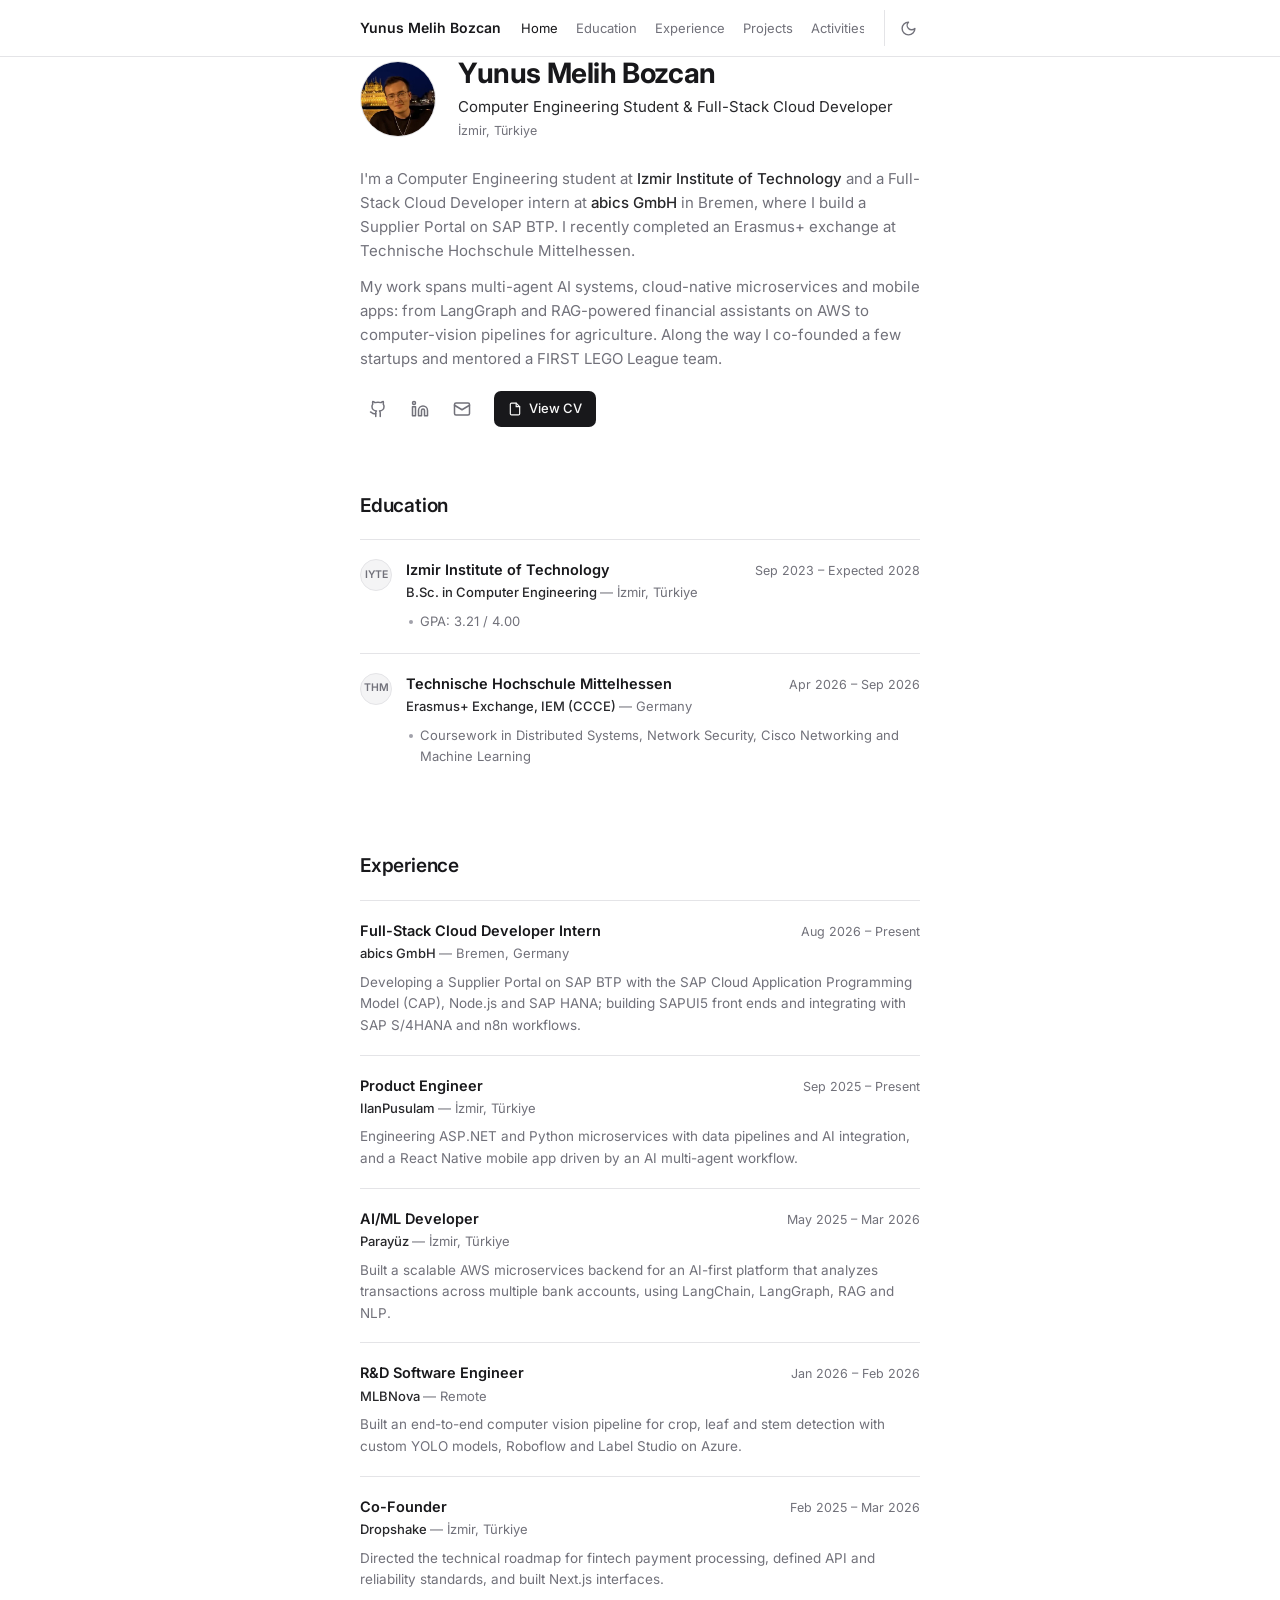
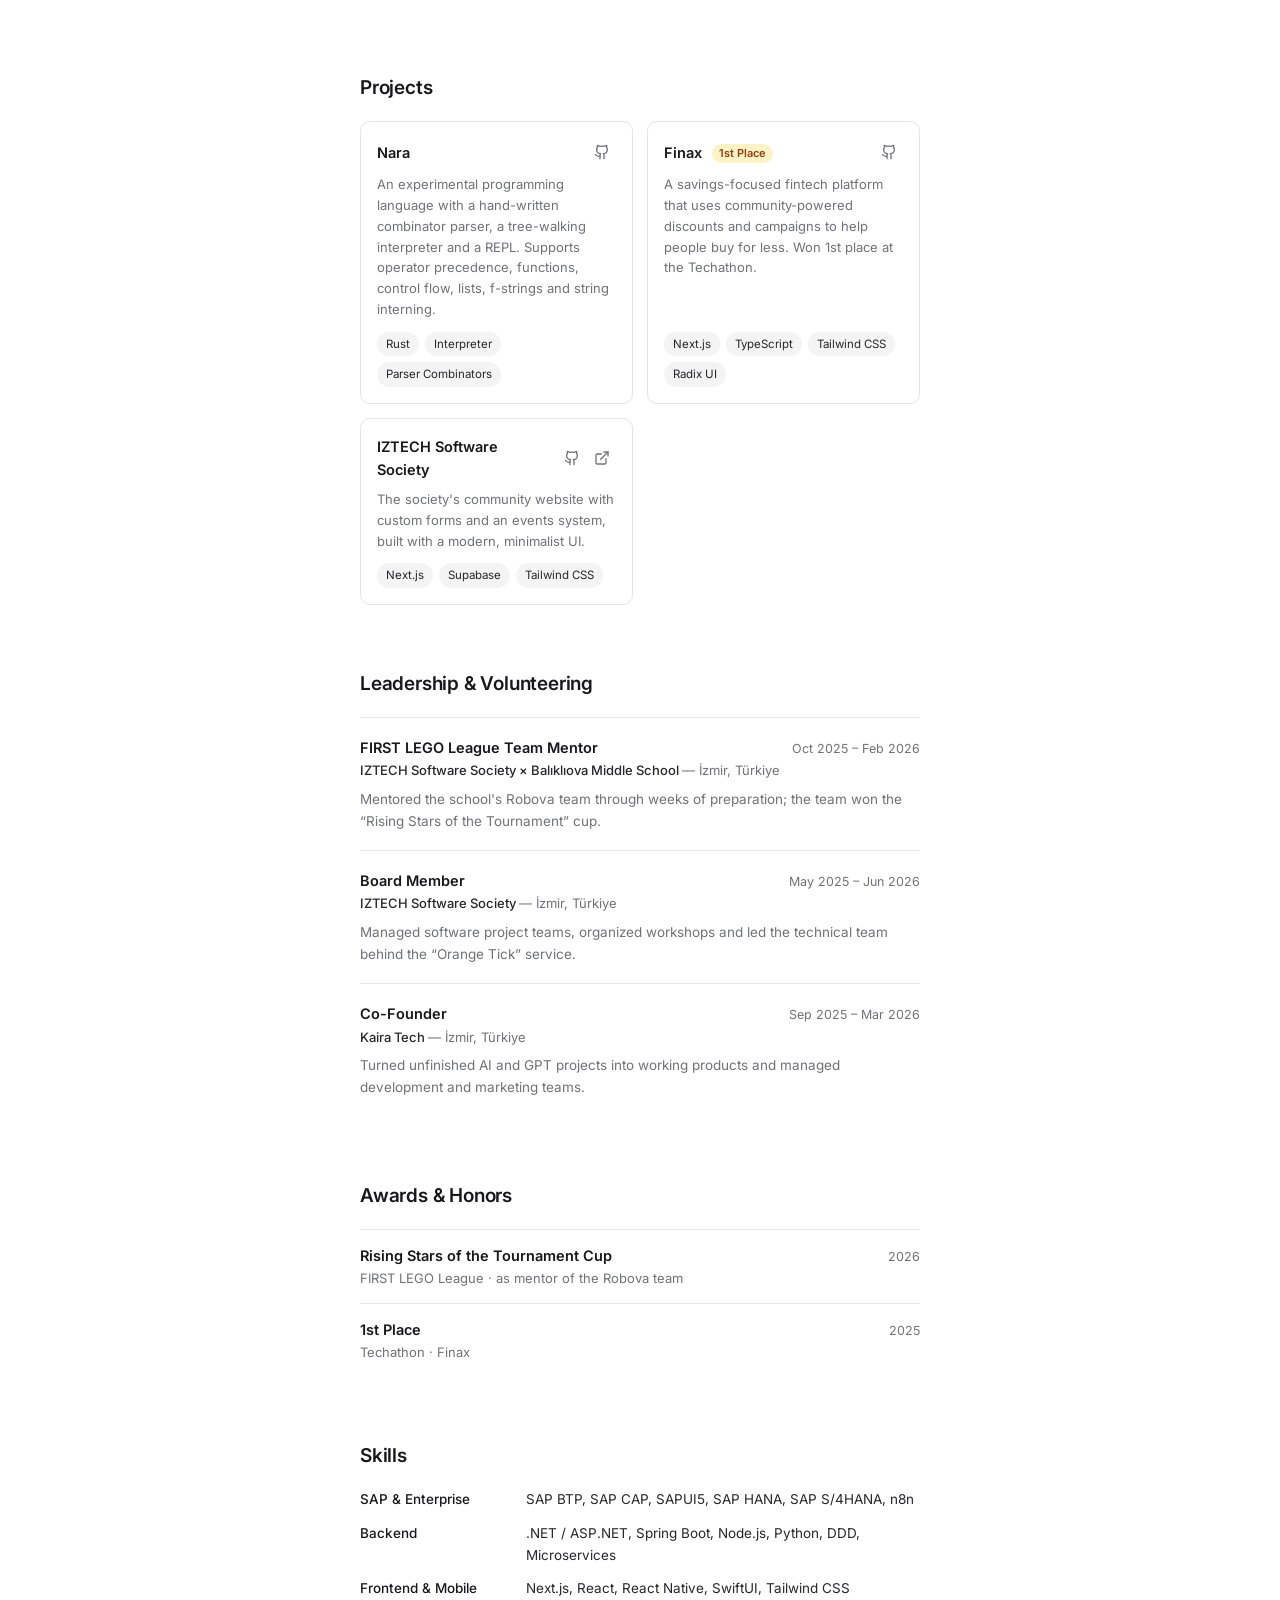
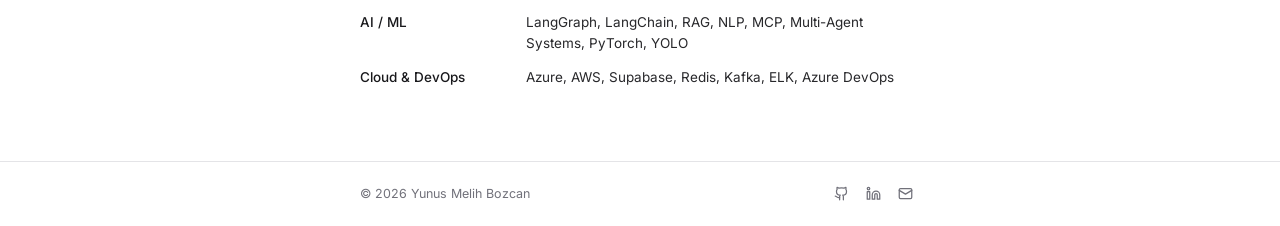
==== commit 04f24432: "docs: drop test count from nara project and CV" ====
--- a/index.html
+++ b/index.html
@@ -139,7 +139,7 @@
               </a>
             </div>
           </div>
-          <p>An experimental programming language with a hand-written combinator parser, a tree-walking interpreter and a REPL. Supports operator precedence, functions, control flow, lists, f-strings and string interning, covered by 154 tests.</p>
+          <p>An experimental programming language with a hand-written combinator parser, a tree-walking interpreter and a REPL. Supports operator precedence, functions, control flow, lists, f-strings and string interning.</p>
           <div class="tags"><span class="tag">Rust</span><span class="tag">Interpreter</span><span class="tag">Parser Combinators</span></div>
         </article>
 
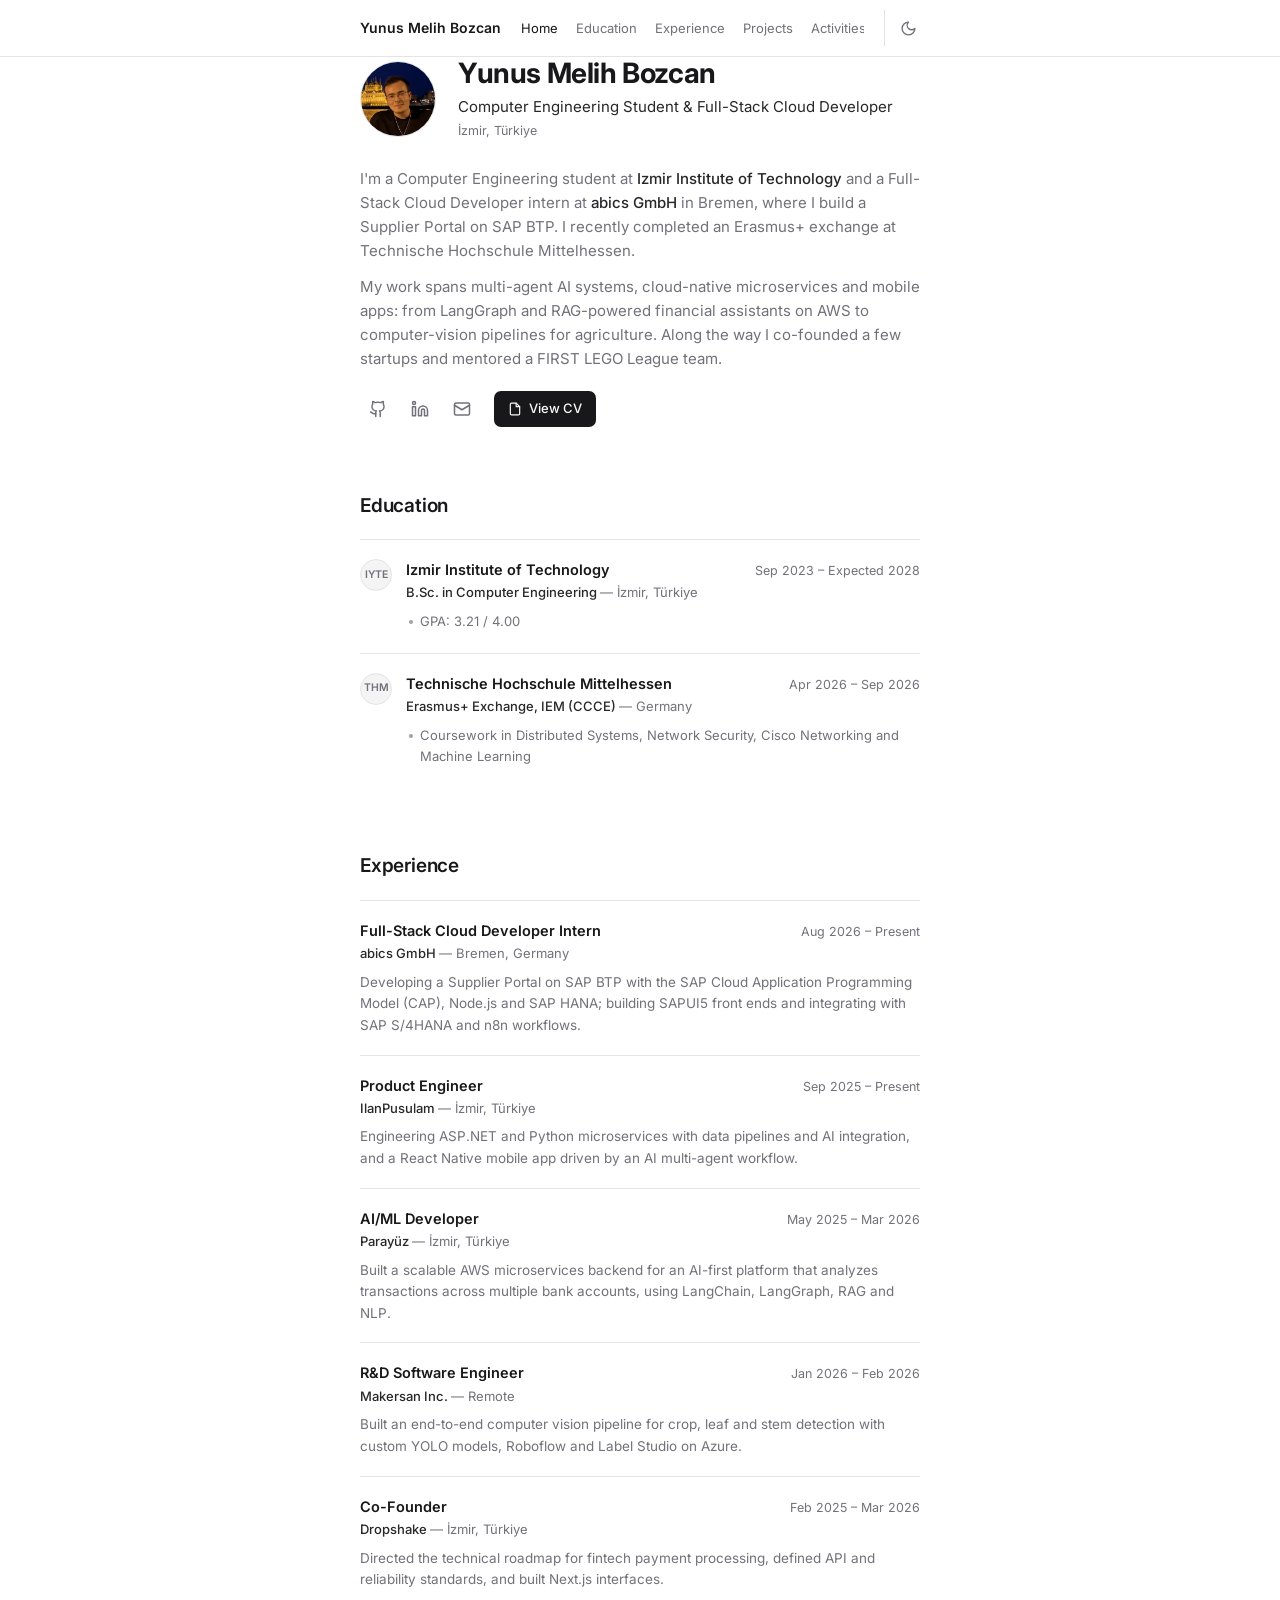
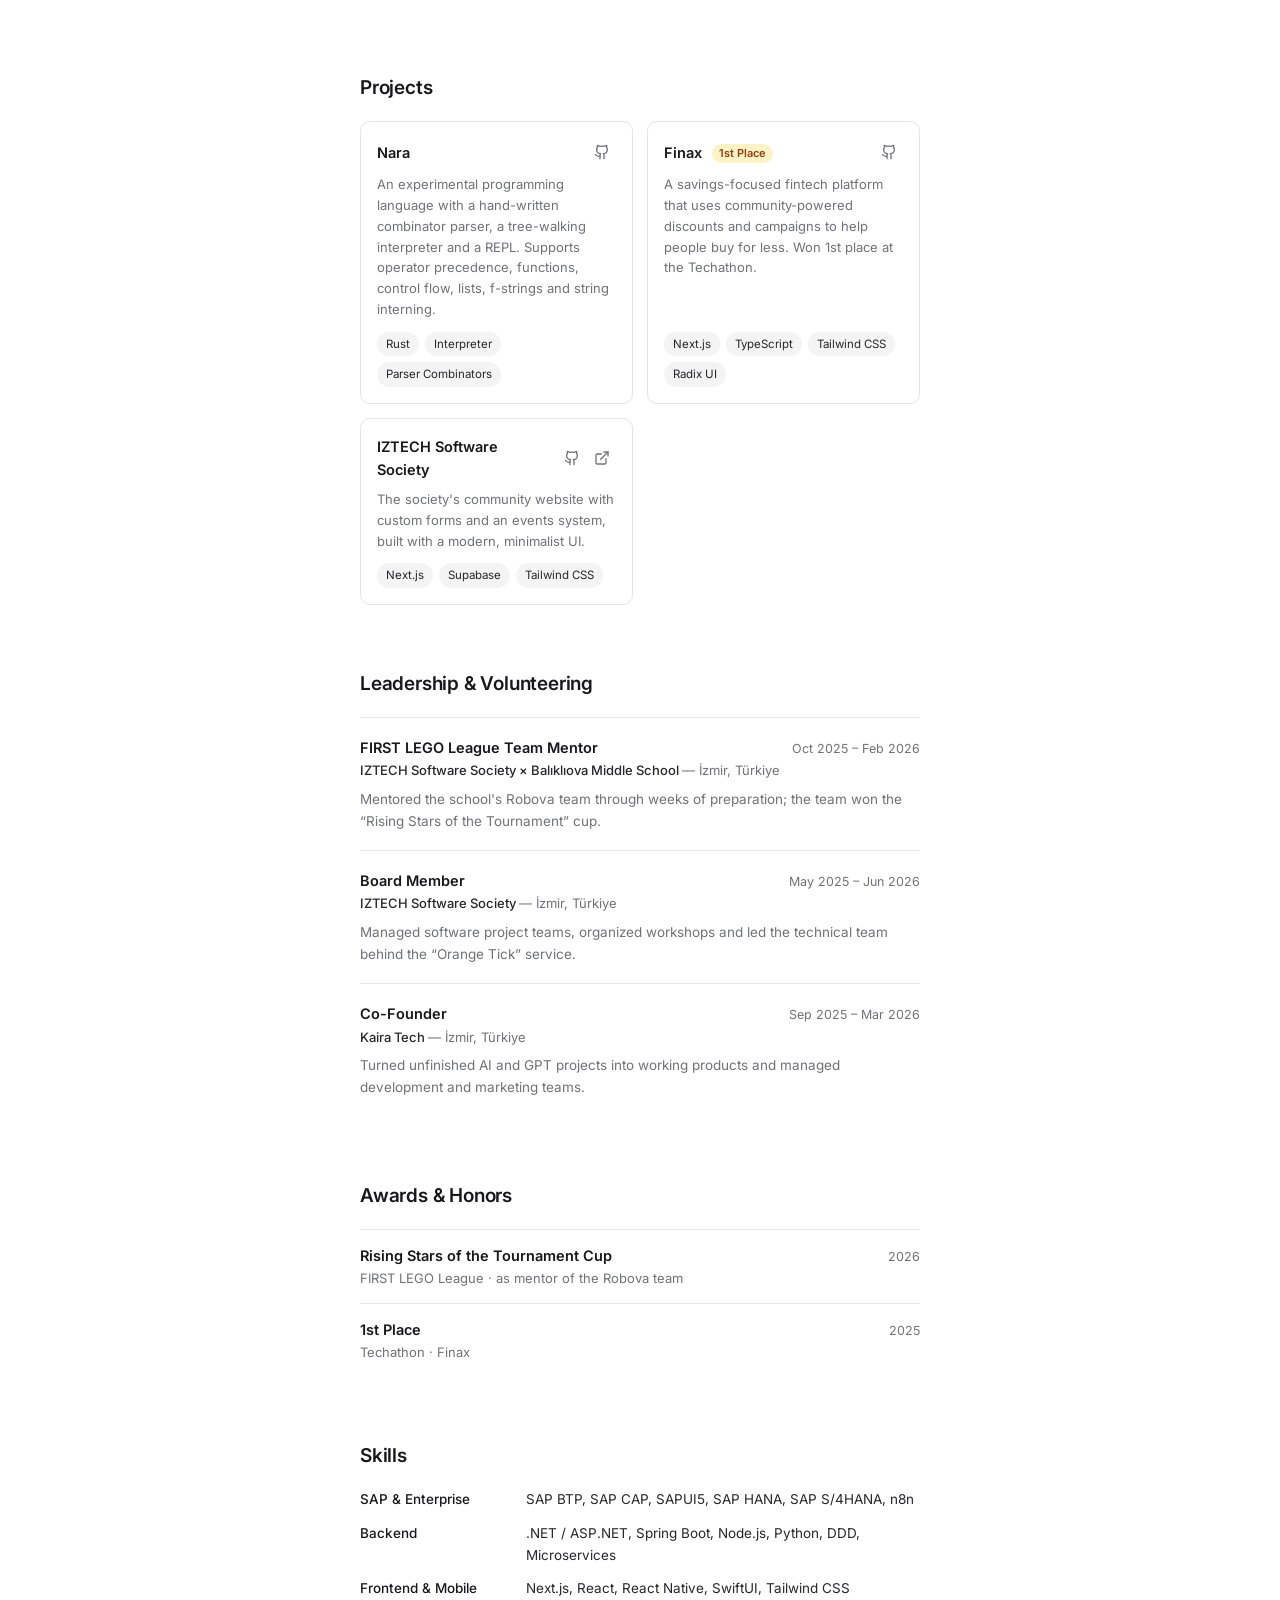
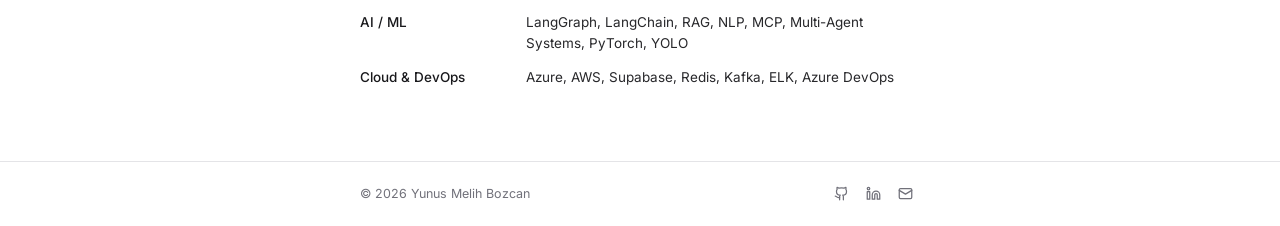
==== commit dbc18720: "docs: rename MLBNova to Makersan Inc." ====
--- a/index.html
+++ b/index.html
@@ -116,7 +116,7 @@
 
       <div class="entry"><div class="entry-body">
         <div class="entry-top"><h3 class="entry-title">R&amp;D Software Engineer</h3><span class="entry-date">Jan 2026 – Feb 2026</span></div>
-        <p class="entry-sub">MLBNova <span class="place">— Remote</span></p>
+        <p class="entry-sub">Makersan Inc. <span class="place">— Remote</span></p>
         <p class="entry-text">Built an end-to-end computer vision pipeline for crop, leaf and stem detection with custom YOLO models, Roboflow and Label Studio on Azure.</p>
       </div></div>
 
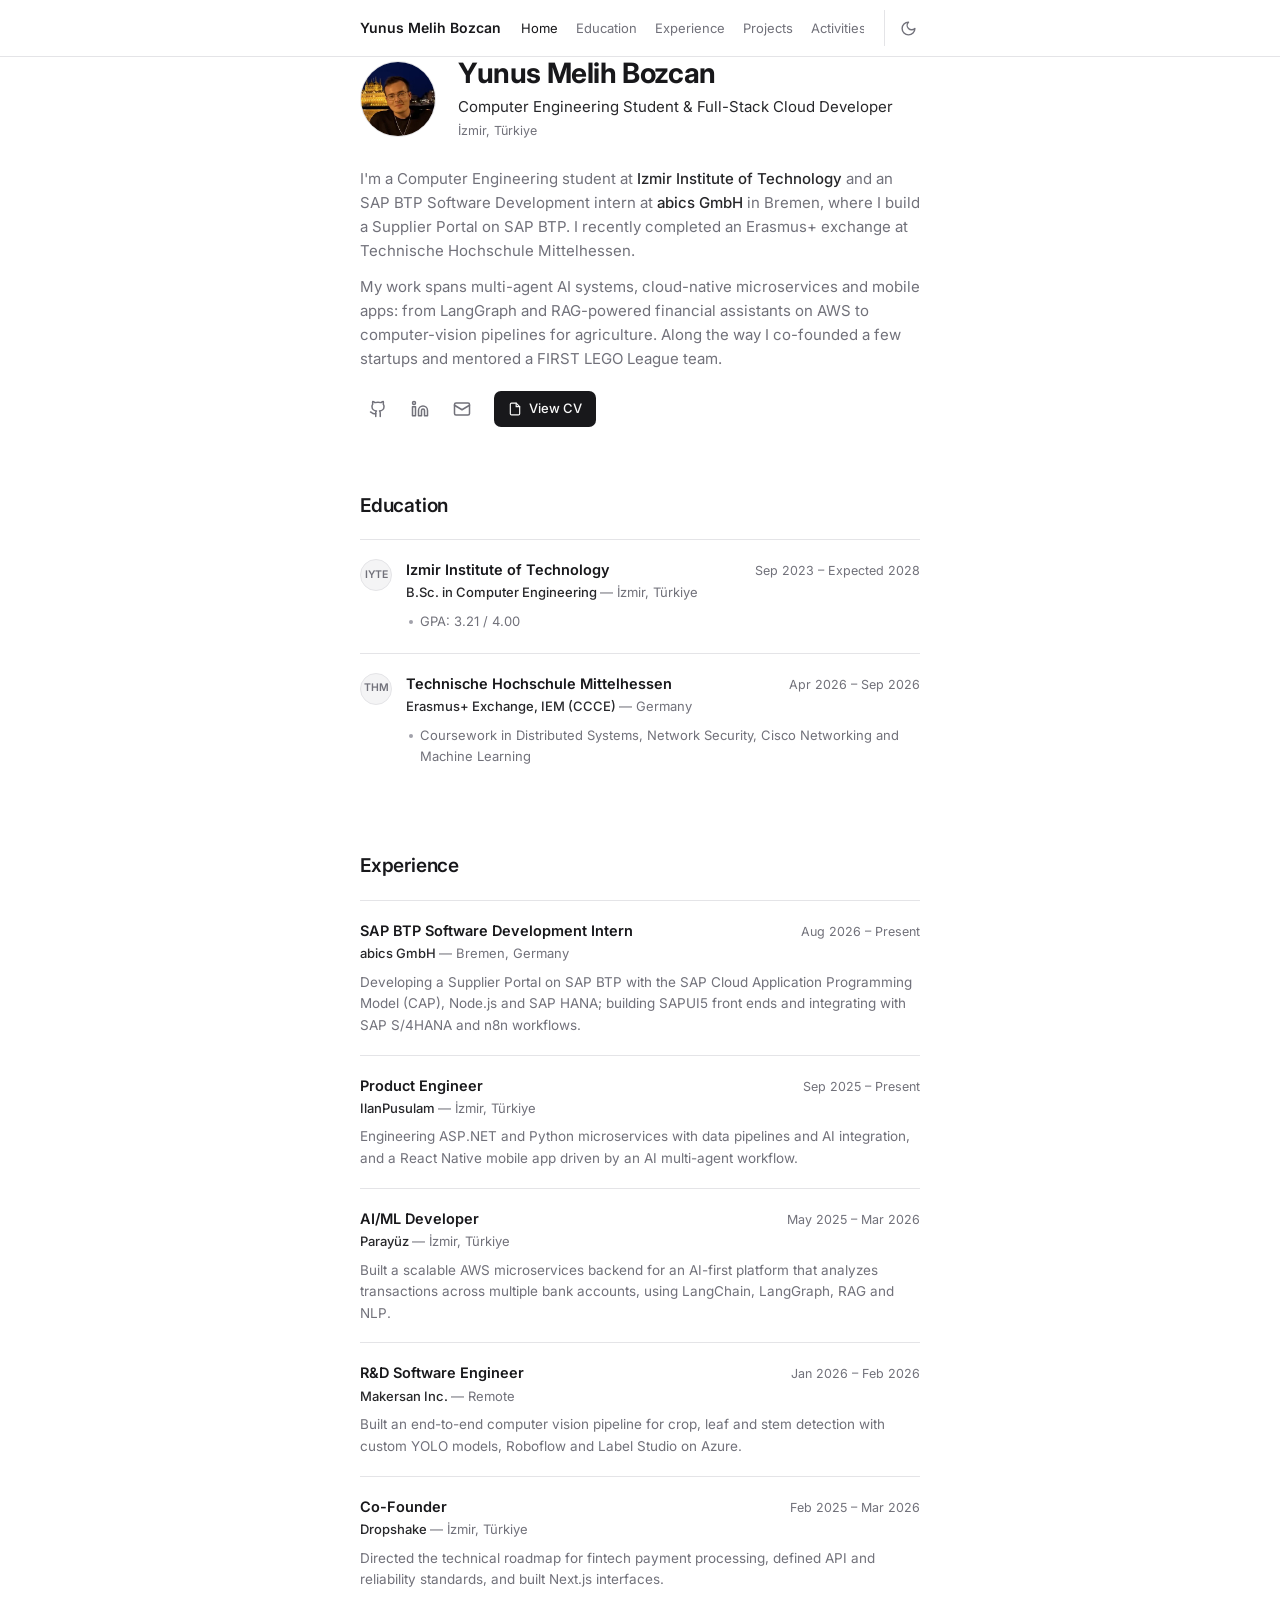
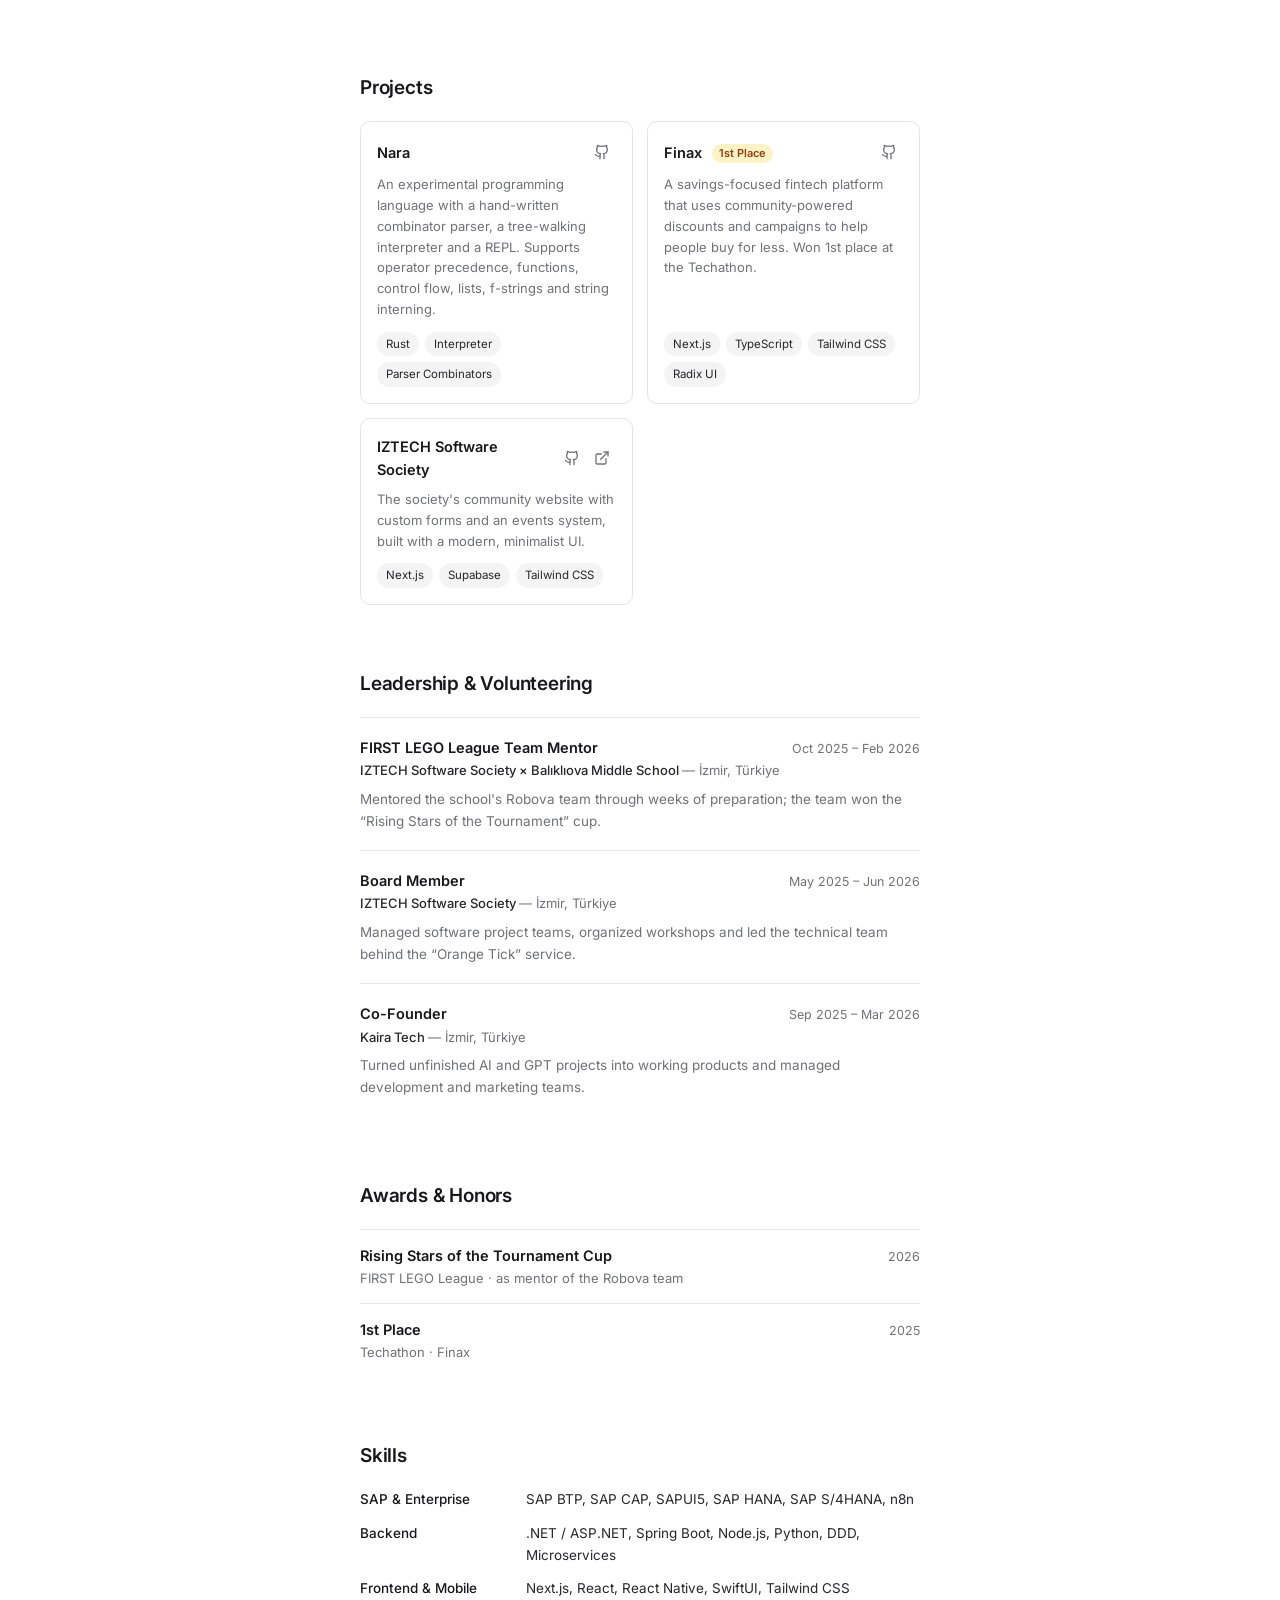
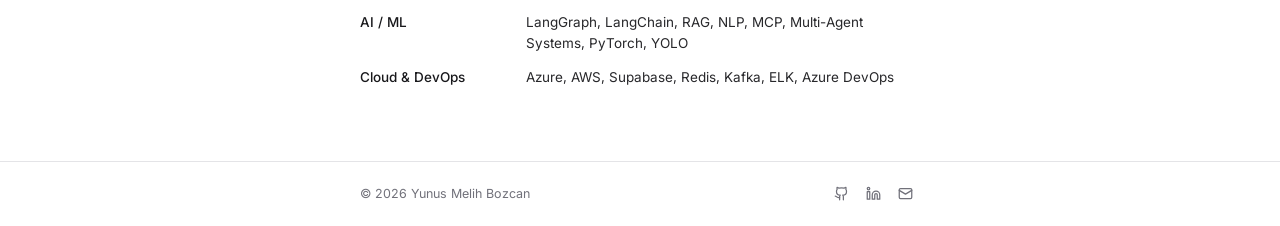
==== commit fef937d3: "docs: rename abics role to SAP BTP Software Development Intern" ====
--- a/index.html
+++ b/index.html
@@ -47,7 +47,7 @@
     </div>
 
     <div class="about">
-      <p>I'm a Computer Engineering student at <strong>Izmir Institute of Technology</strong> and a Full-Stack Cloud Developer intern at <strong>abics GmbH</strong> in Bremen, where I build a Supplier Portal on SAP BTP. I recently completed an Erasmus+ exchange at Technische Hochschule Mittelhessen.</p>
+      <p>I'm a Computer Engineering student at <strong>Izmir Institute of Technology</strong> and an SAP BTP Software Development intern at <strong>abics GmbH</strong> in Bremen, where I build a Supplier Portal on SAP BTP. I recently completed an Erasmus+ exchange at Technische Hochschule Mittelhessen.</p>
       <p>My work spans multi-agent AI systems, cloud-native microservices and mobile apps: from LangGraph and RAG-powered financial assistants on AWS to computer-vision pipelines for agriculture. Along the way I co-founded a few startups and mentored a FIRST LEGO League team.</p>
     </div>
 
@@ -97,7 +97,7 @@
       <div class="block-head"><h2>Experience</h2></div>
 
       <div class="entry"><div class="entry-body">
-        <div class="entry-top"><h3 class="entry-title">Full-Stack Cloud Developer Intern</h3><span class="entry-date">Aug 2026 – Present</span></div>
+        <div class="entry-top"><h3 class="entry-title">SAP BTP Software Development Intern</h3><span class="entry-date">Aug 2026 – Present</span></div>
         <p class="entry-sub">abics GmbH <span class="place">— Bremen, Germany</span></p>
         <p class="entry-text">Developing a Supplier Portal on SAP BTP with the SAP Cloud Application Programming Model (CAP), Node.js and SAP HANA; building SAPUI5 front ends and integrating with SAP S/4HANA and n8n workflows.</p>
       </div></div>
